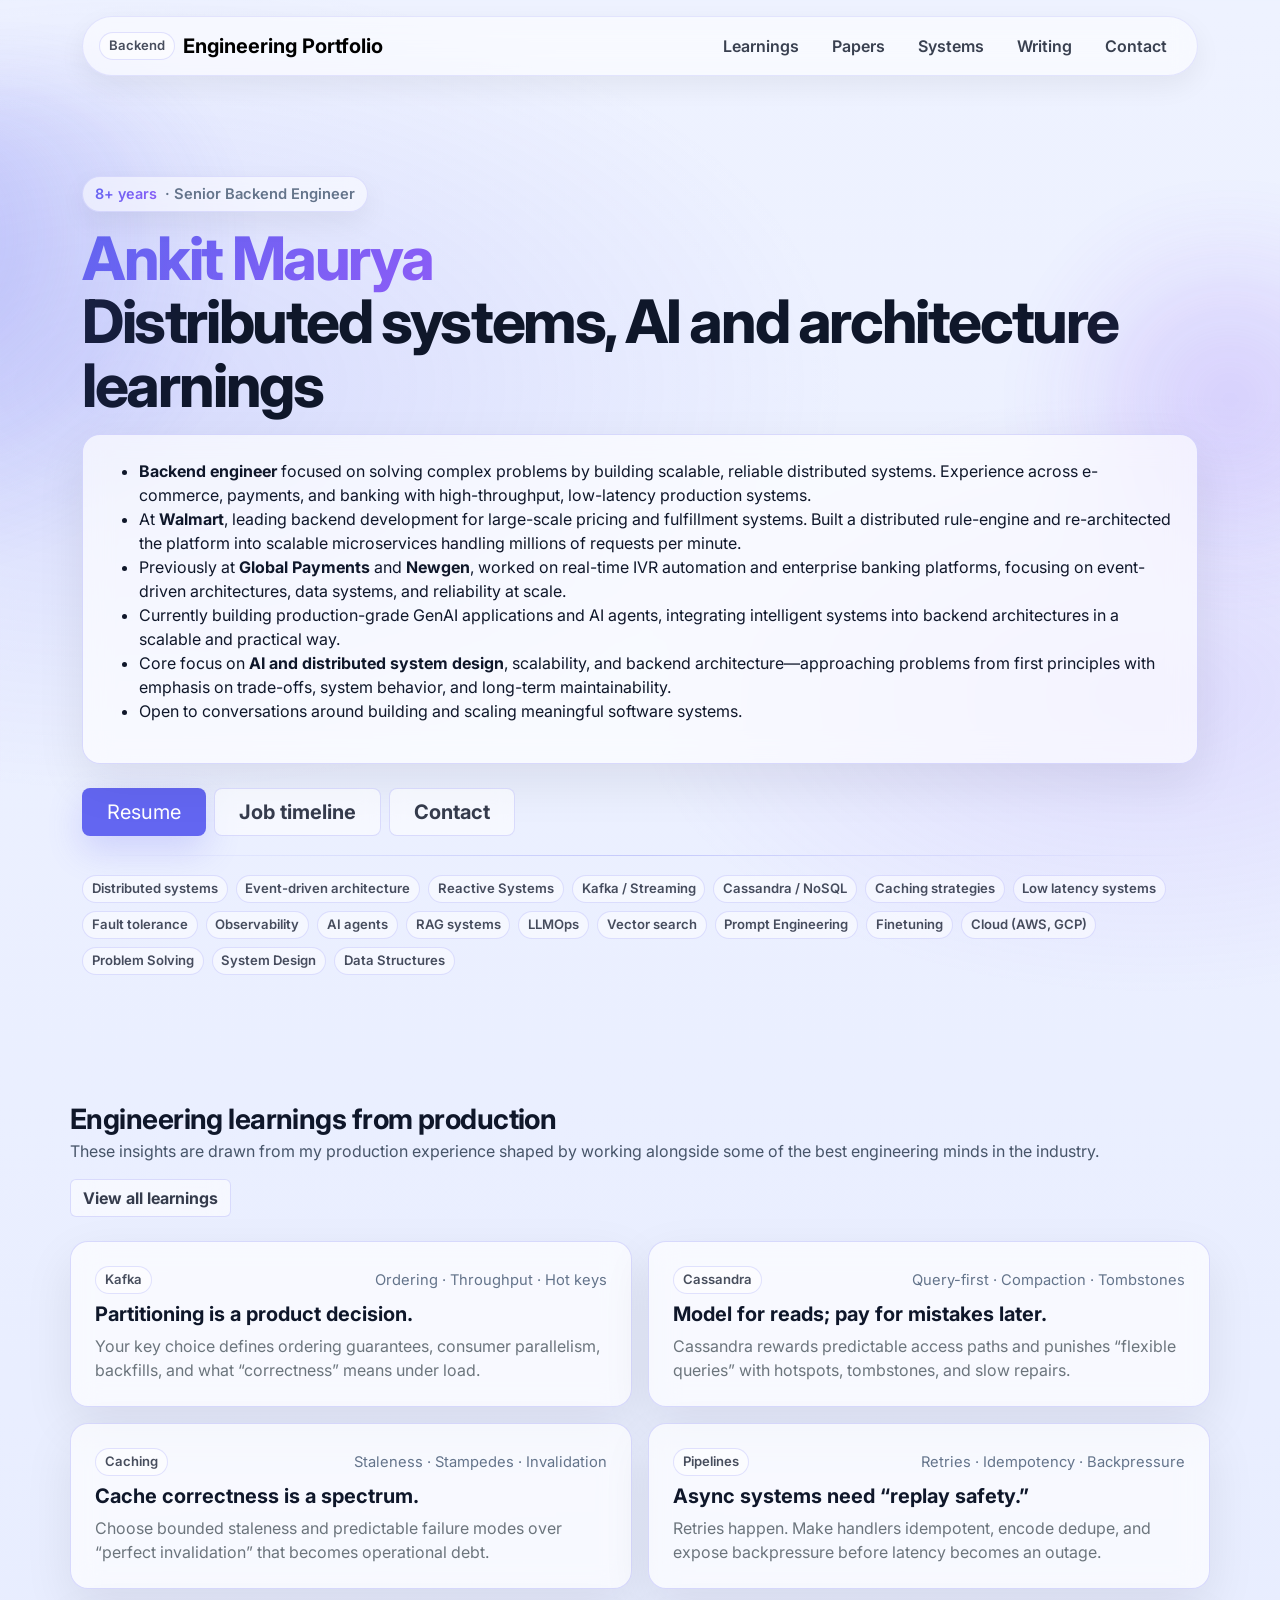
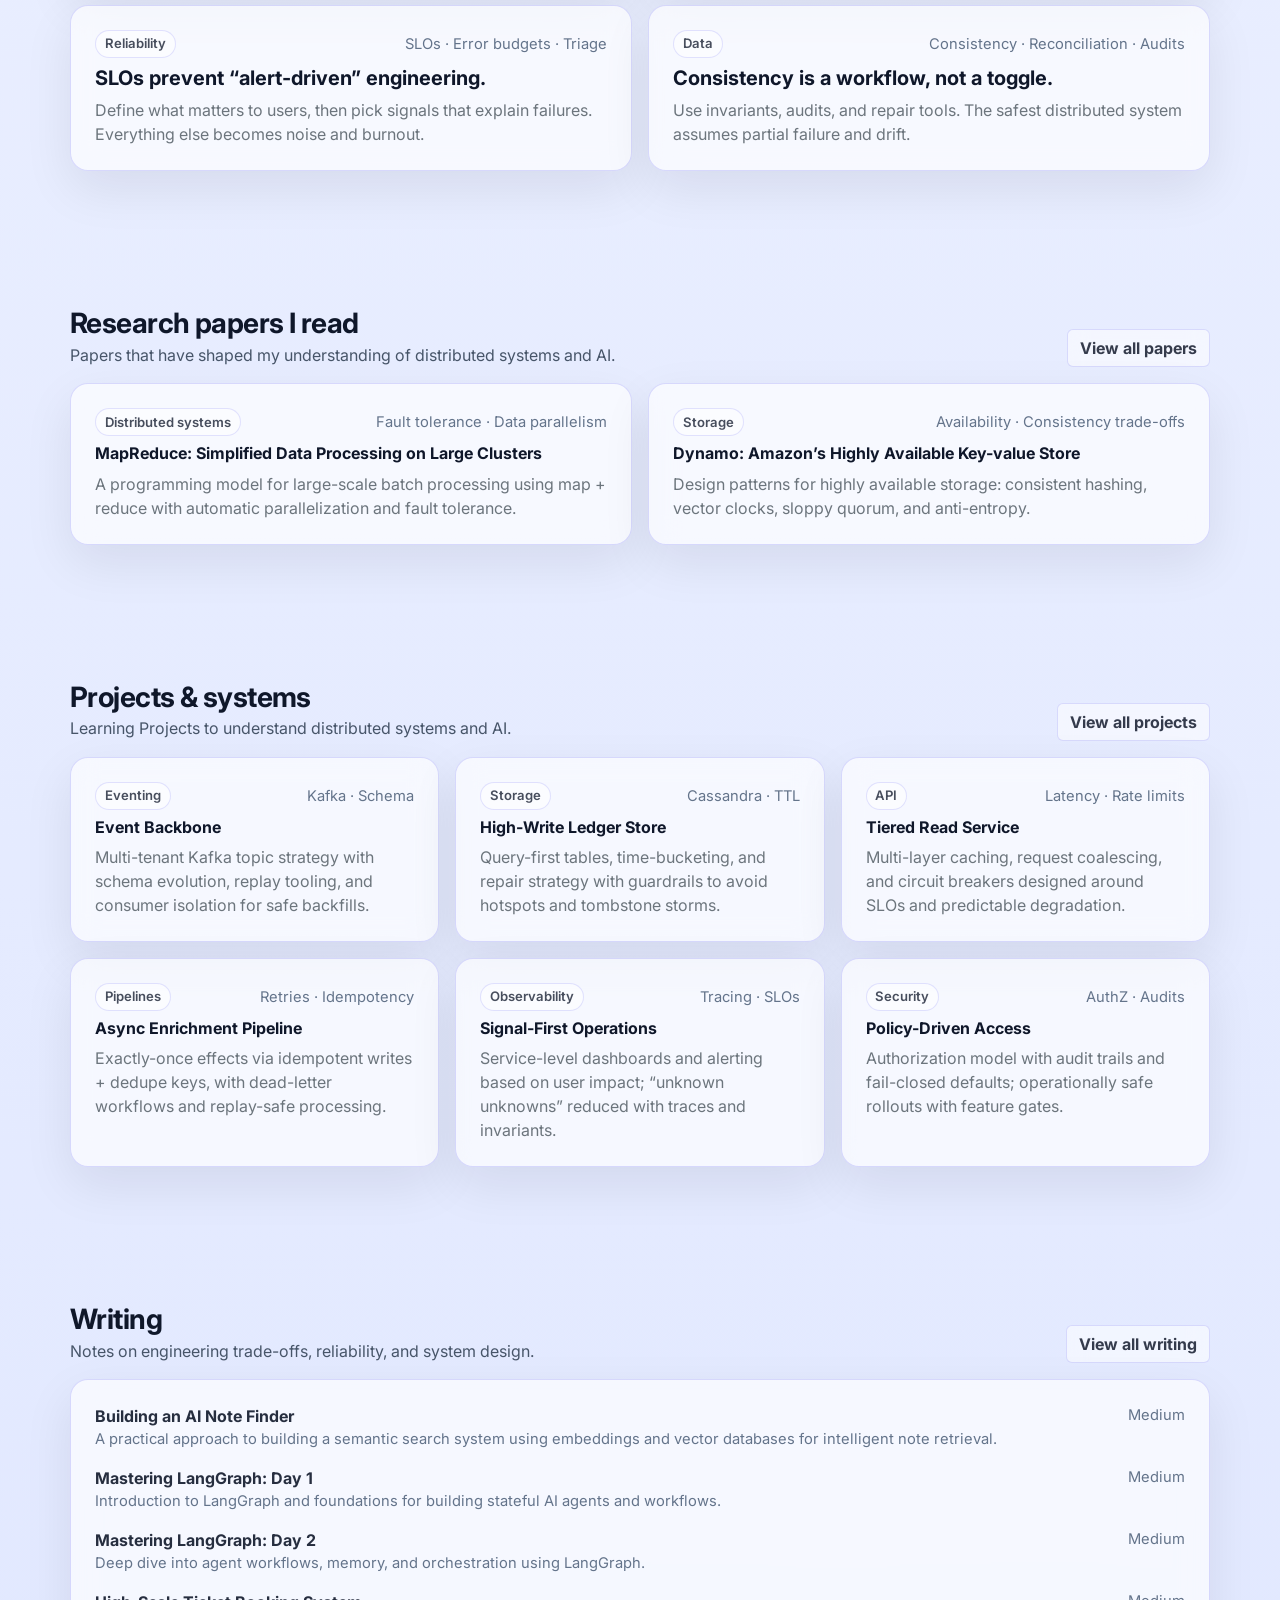
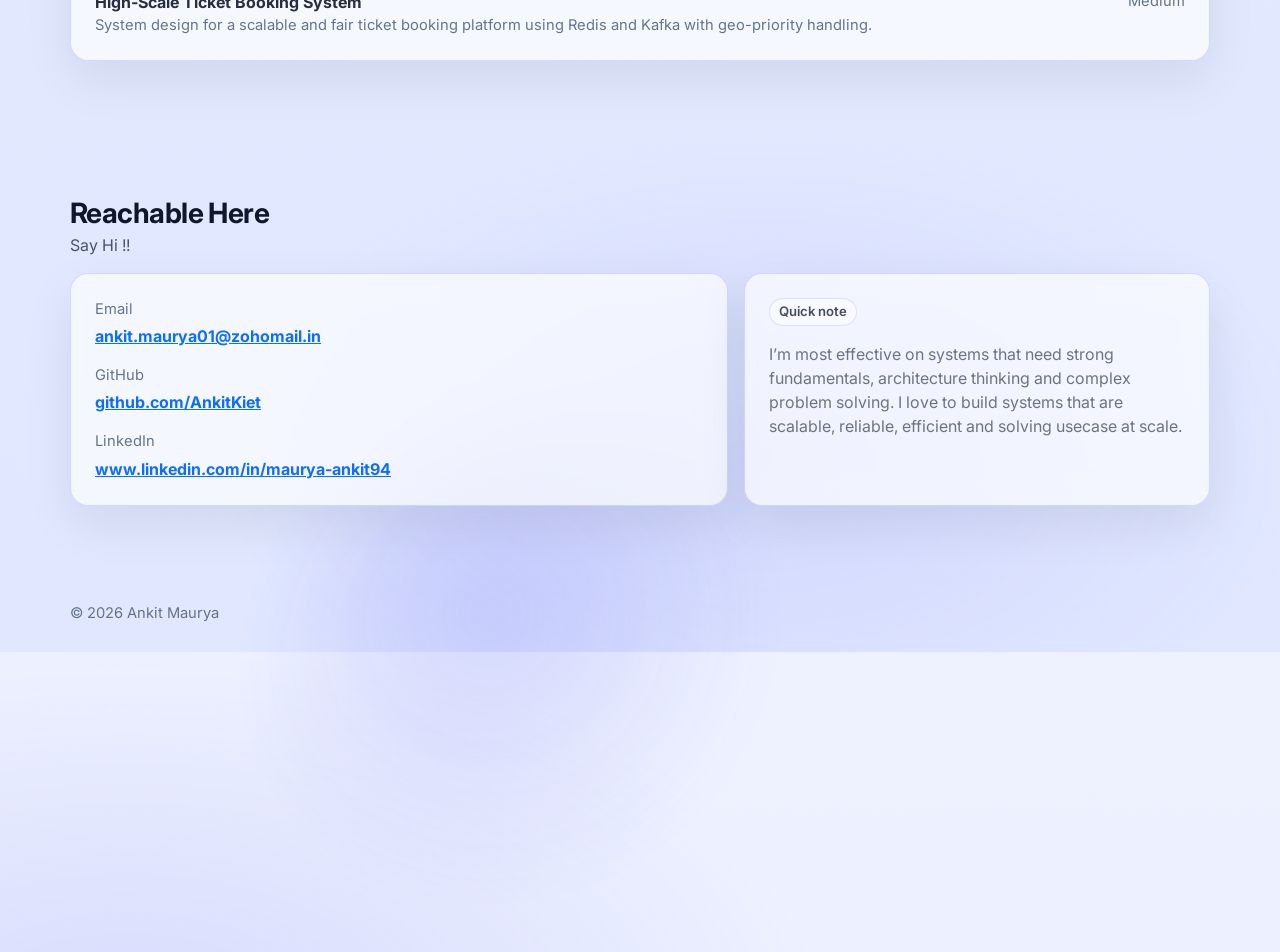
==== index.html @ 2993ff2c "adding portfolio" ====
<!doctype html>
<html lang="en">
  <head>
    <meta charset="utf-8" />
    <meta name="viewport" content="width=device-width, initial-scale=1" />
    <meta
      name="description"
      content="Senior Backend Engineer portfolio"
    />
    <title>Senior Backend Engineer · Portfolio</title>

    <!-- Inter font -->
    <link rel="preconnect" href="https://fonts.googleapis.com" />
    <link rel="preconnect" href="https://fonts.gstatic.com" crossorigin />
    <link
      href="https://fonts.googleapis.com/css2?family=Inter:wght@400;500;600;700&display=swap"
      rel="stylesheet"
    />

    <!-- Bootstrap 5 -->
    <link
      href="https://cdn.jsdelivr.net/npm/bootstrap@5.3.3/dist/css/bootstrap.min.css"
      rel="stylesheet"
      integrity="sha384-QWTKZyjpPEjISv5WaRU9OFeRpok6YctnYmDr5pNlyT2bRjXh0JMhjY6hW+ALEwIH"
      crossorigin="anonymous"
    />

    <link rel="stylesheet" href="assets/styles.css" />
  </head>
  <body>
    <div class="page">
      <div class="blob blob-1"></div>
      <div class="blob blob-2"></div>
      <div class="blob blob-3"></div>

      <div id="siteHeader"></div>

      <main id="top">
        <!-- HERO -->
        <section class="container hero">
          <div class="row align-items-start gy-4">
            <div class="col-lg-12">
              <span class="kicker">
                <span class="grad-text">8+ years</span>
                <span class="meta">· Senior Backend Engineer</span>
              </span>
              <h1 class="headline">
                <span class="grad-text">Ankit Maurya</span><br />
                Distributed systems, AI and architecture learnings
              </h1>
              <div class="bio glass-card p-4 mt-3">

                <ul class="bio-list">
              
                  <li>
                    <strong>Backend engineer</strong> focused on solving complex problems by building
                    scalable, reliable <span class="highlight">distributed systems</span>.
                    Experience across e-commerce, payments, and banking with high-throughput,
                    low-latency production systems.
                  </li>
              
                  <li>
                    At <strong>Walmart</strong>, leading backend development for large-scale pricing
                    and fulfillment systems. Built a distributed rule-engine and re-architected
                    the platform into scalable microservices handling
                    <span class="highlight">millions of requests per minute</span>.
                  </li>
              
                  <li>
                    Previously at <strong>Global Payments</strong> and <strong>Newgen</strong>,
                    worked on real-time IVR automation and enterprise banking platforms,
                    focusing on event-driven architectures, data systems, and reliability at scale.
                  </li>
              
                  <li>
                    Currently building <span class="highlight">production-grade GenAI applications</span>
                    and <span class="highlight">AI agents</span>, integrating intelligent systems into
                    backend architectures in a scalable and practical way.
                  </li>
              
                  <li>
                    Core focus on <strong>AI and distributed system design</strong>, scalability, and backend
                    architecture—approaching problems from first principles with emphasis on
                    trade-offs, system behavior, and long-term maintainability.
                  </li>
              
                  <li>
                    Open to conversations around building and scaling meaningful software systems.
                  </li>
              
                </ul>
              
              </div>

              <div class="d-flex flex-wrap gap-2 mt-4">
                <a class="btn btn-primary btn-lg px-4" href="resume.pdf" target="_blank" rel="noopener">
                  Resume
                </a>
                <button class="btn btn-ghost btn-lg px-4" type="button" data-bs-toggle="modal" data-bs-target="#modalTimeline">
                  Job timeline
                </button>
                <a class="btn btn-ghost btn-lg px-4" href="#contact">Contact</a>
              </div>

              <div class="divider"></div>

              <div class="d-flex flex-wrap gap-2">
                <span class="chip">Distributed systems</span>
                <span class="chip">Event-driven architecture</span>
                <span class="chip">Reactive Systems</span>
                <span class="chip">Kafka / Streaming</span>
                <span class="chip">Cassandra / NoSQL</span>
                <span class="chip">Caching strategies</span>
                <span class="chip">Low latency systems</span>
                <span class="chip">Fault tolerance</span>
                <span class="chip">Observability</span>
                <span class="chip">AI agents</span>
                <span class="chip">RAG systems</span>
                <span class="chip">LLMOps</span>
                <span class="chip">Vector search</span>
                <span class="chip">Prompt Engineering</span>
                <span class="chip">Finetuning</span>
                <span class="chip">Cloud (AWS, GCP)</span>
                <span class="chip">Problem Solving</span>
                <span class="chip">System Design</span>
                <span class="chip">Data Structures</span>
              </div>
            </div>
          </div>
        </section>

        <!-- LEARNINGS (MOST IMPORTANT) -->
        <section id="learnings" class="container section">
          <div class="d-flex flex-wrap align-items-end justify-content-between gap-3 mb-4">
            <div>
              <h2 class="section-title">Engineering learnings from production</h2>
              <p class="section-subtitle">
                These insights are drawn from my production experience shaped by working alongside some of the best engineering minds in the industry.
              </p>
            </div>
            <a class="btn btn-ghost" href="learnings.html" aria-label="View all learnings (future page)">
              View all learnings
            </a>
          </div>

          <div class="row g-3">
            <!-- Learning 1 -->
            <div class="col-12 col-md-6">
              <div
                class="glass-card hover-lift p-4 learning-card h-100"
                role="button"
                tabindex="0"
                data-bs-toggle="modal"
                data-bs-target="#modalKafkaPartitioning"
                aria-label="Open Kafka partitioning modal"
              >
                <div class="d-flex align-items-center justify-content-between gap-2 mb-2">
                  <div class="chip">Kafka</div>
                  <div class="meta">Ordering · Throughput · Hot keys</div>
                </div>
                <h3 class="h5 fw-bold mb-2">Partitioning is a product decision.</h3>
                <p class="mb-0 text-secondary">
                  Your key choice defines ordering guarantees, consumer parallelism, backfills, and what “correctness” means under load.
                </p>
              </div>
            </div>

            <!-- Learning 2 -->
            <div class="col-12 col-md-6">
              <div
                class="glass-card hover-lift p-4 learning-card h-100"
                role="button"
                tabindex="0"
                data-bs-toggle="modal"
                data-bs-target="#modalCassandraModeling"
                aria-label="Open Cassandra modeling modal"
              >
                <div class="d-flex align-items-center justify-content-between gap-2 mb-2">
                  <div class="chip">Cassandra</div>
                  <div class="meta">Query-first · Compaction · Tombstones</div>
                </div>
                <h3 class="h5 fw-bold mb-2">Model for reads; pay for mistakes later.</h3>
                <p class="mb-0 text-secondary">
                  Cassandra rewards predictable access paths and punishes “flexible queries” with hotspots, tombstones, and slow repairs.
                </p>
              </div>
            </div>

            <!-- Learning 3 -->
            <div class="col-12 col-md-6">
              <div
                class="glass-card hover-lift p-4 learning-card h-100"
                role="button"
                tabindex="0"
                data-bs-toggle="modal"
                data-bs-target="#modalCaching"
                aria-label="Open caching strategies modal"
              >
                <div class="d-flex align-items-center justify-content-between gap-2 mb-2">
                  <div class="chip">Caching</div>
                  <div class="meta">Staleness · Stampedes · Invalidation</div>
                </div>
                <h3 class="h5 fw-bold mb-2">Cache correctness is a spectrum.</h3>
                <p class="mb-0 text-secondary">
                  Choose bounded staleness and predictable failure modes over “perfect invalidation” that becomes operational debt.
                </p>
              </div>
            </div>

            <!-- Learning 4 -->
            <div class="col-12 col-md-6">
              <div
                class="glass-card hover-lift p-4 learning-card h-100"
                role="button"
                tabindex="0"
                data-bs-toggle="modal"
                data-bs-target="#modalAsyncPipelines"
                aria-label="Open async pipelines modal"
              >
                <div class="d-flex align-items-center justify-content-between gap-2 mb-2">
                  <div class="chip">Pipelines</div>
                  <div class="meta">Retries · Idempotency · Backpressure</div>
                </div>
                <h3 class="h5 fw-bold mb-2">Async systems need “replay safety.”</h3>
                <p class="mb-0 text-secondary">
                  Retries happen. Make handlers idempotent, encode dedupe, and expose backpressure before latency becomes an outage.
                </p>
              </div>
            </div>

            <!-- Learning 5 -->
            <div class="col-12 col-md-6">
              <div
                class="glass-card hover-lift p-4 learning-card h-100"
                role="button"
                tabindex="0"
                data-bs-toggle="modal"
                data-bs-target="#modalSLOs"
                aria-label="Open SLOs and reliability modal"
              >
                <div class="d-flex align-items-center justify-content-between gap-2 mb-2">
                  <div class="chip">Reliability</div>
                  <div class="meta">SLOs · Error budgets · Triage</div>
                </div>
                <h3 class="h5 fw-bold mb-2">SLOs prevent “alert-driven” engineering.</h3>
                <p class="mb-0 text-secondary">
                  Define what matters to users, then pick signals that explain failures. Everything else becomes noise and burnout.
                </p>
              </div>
            </div>

            <!-- Learning 6 -->
            <div class="col-12 col-md-6">
              <div
                class="glass-card hover-lift p-4 learning-card h-100"
                role="button"
                tabindex="0"
                data-bs-toggle="modal"
                data-bs-target="#modalDataConsistency"
                aria-label="Open data consistency modal"
              >
                <div class="d-flex align-items-center justify-content-between gap-2 mb-2">
                  <div class="chip">Data</div>
                  <div class="meta">Consistency · Reconciliation · Audits</div>
                </div>
                <h3 class="h5 fw-bold mb-2">Consistency is a workflow, not a toggle.</h3>
                <p class="mb-0 text-secondary">
                  Use invariants, audits, and repair tools. The safest distributed system assumes partial failure and drift.
                </p>
              </div>
            </div>
          </div>
        </section>

        <!-- RESEARCH PAPERS -->
        <section id="papers" class="container section">
          <div class="d-flex flex-wrap align-items-end justify-content-between gap-3 mb-3">
            <div>
              <h2 class="section-title">Research papers I read</h2>
              <p class="section-subtitle">
                Papers that have shaped my understanding of distributed systems and AI.
              </p>
            </div>
            <a class="btn btn-ghost" href="papers.html" aria-label="View all research papers">
              View all papers
            </a>
          </div>

          <div id="papersGrid" class="row g-3"></div>
        </section>

        <!-- PROJECTS / SYSTEMS -->
        <section id="projects" class="container section">
          <div class="d-flex flex-wrap align-items-end justify-content-between gap-3 mb-3">
            <div>
              <h2 class="section-title">Projects &amp; systems</h2>
              <p class="section-subtitle">
                Learning Projects to understand distributed systems and AI.
              </p>
            </div>
            <a class="btn btn-ghost" href="projects.html" aria-label="View all projects and systems">
              View all projects
            </a>
          </div>

          <div id="projectsGrid" class="row g-3"></div>
        </section>

        <!-- WRITING -->
        <section id="writing" class="container section">
          <div class="d-flex flex-wrap align-items-end justify-content-between gap-3 mb-3">
            <div>
              <h2 class="section-title">Writing</h2>
              <p class="section-subtitle">Notes on engineering trade-offs, reliability, and system design.</p>
            </div>
            <a class="btn btn-ghost" href="writing.html" aria-label="View all writing">
              View all writing
            </a>
          </div>

          <div class="glass-card p-4">
            <div id="writingList" class="list-clean d-grid gap-3"></div>
          </div>
        </section>

        <!-- CONTACT -->
        <section id="contact" class="container section">
          <div class="mb-3">
            <h2 class="section-title">Reachable Here</h2>
            <p class="section-subtitle">Say Hi !!</p>
          </div>

          <div class="row g-3">
            <div class="col-12 col-lg-7">
              <div class="glass-card p-4">
                <div class="d-flex flex-column gap-3">
                  <div>
                    <div class="meta mb-1">Email</div>
                    <a class="fw-bold" href="mailto:ankit.maurya01@zohomail.in">ankit.maurya01@zohomail.in</a>
                  </div>
                  <div>
                    <div class="meta mb-1">GitHub</div>
                    <a class="fw-bold" href="https://github.com/AnkitKiet" target="_blank" rel="noopener">github.com/AnkitKiet</a>
                  </div>
                  <div>
                    <div class="meta mb-1">LinkedIn</div>
                    <a class="fw-bold" href="https://www.linkedin.com/in/maurya-ankit94" target="_blank" rel="noopener">www.linkedin.com/in/maurya-ankit94                   </a>
                  </div>
                </div>
              </div>
            </div>
            <div class="col-12 col-lg-5">
              <div class="glass-card p-4 h-100">
                <div class="chip mb-3">Quick note</div>
                <p class="mb-0 text-secondary">
                  I’m most effective on systems that need strong fundamentals, architecture thinking and complex problem solving. I love to build systems that are scalable, reliable, efficient and solving usecase at scale.
                </p>
              </div>
            </div>
          </div>
        </section>

      </main>

      <div id="siteFooter"></div>

      <!-- MODALS: Engineering Learnings -->
      <div class="modal fade" id="modalTimeline" tabindex="-1" aria-hidden="true">
        <div class="modal-dialog modal-lg modal-dialog-centered">
          <div class="modal-content">
            <div class="modal-header border-0">
              <div>
                <div class="chip mb-2">Career</div>
                <h3 class="h5 fw-bold mb-0">Job timeline</h3>
              </div>
              <button type="button" class="btn-close" data-bs-dismiss="modal" aria-label="Close"></button>
            </div>
            <div class="modal-body pt-0">
              <p class="text-secondary mb-3">A quick roadmap of roles and domains over time.</p>
              <div class="glass-card p-4 p-md-5">
                <div class="timeline">
                  <div class="timeline-item">
                    <div class="timeline-year">2022 - Present</div>
                    <div class="timeline-dot" aria-hidden="true"></div>
                    <div class="timeline-content">
                      <div class="fw-bold">Walmart</div>
                      <div class="meta">Pricing &amp; fulfillment systems</div>
                    </div>
                  </div>

                  <div class="timeline-item">
                    <div class="timeline-year">2020-2022</div>
                    <div class="timeline-dot" aria-hidden="true"></div>
                    <div class="timeline-content">
                      <div class="fw-bold">Global Payments</div>
                      <div class="meta">IVR automation &amp; event-driven platforms</div>
                    </div>
                  </div>

                  <div class="timeline-item">
                    <div class="timeline-year">2018-2020</div>
                    <div class="timeline-dot" aria-hidden="true"></div>
                    <div class="timeline-content">
                      <div class="fw-bold">Newgen Software</div>
                      <div class="meta">Enterprise banking &amp; workflow systems</div>
                    </div>
                  </div>

                  <div class="timeline-item">
                    <div class="timeline-year">2017-2018</div>
                    <div class="timeline-dot" aria-hidden="true"></div>
                    <div class="timeline-content">
                      <div class="fw-bold">Sports social</div>
                      <div class="meta">(intern)</div>
                    </div>
                  </div>

                  <div class="timeline-item">
                    <div class="timeline-year">2016-2017</div>
                    <div class="timeline-dot" aria-hidden="true"></div>
                    <div class="timeline-content">
                      <div class="fw-bold">Hobby Club</div>
                      <div class="meta">with college</div>
                    </div>
                  </div>
                </div>
              </div>
            </div>
            <div class="modal-footer border-0">
              <button type="button" class="btn btn-ghost" data-bs-dismiss="modal">Close</button>
            </div>
          </div>
        </div>
      </div>

      <div class="modal fade" id="modalKafkaPartitioning" tabindex="-1" aria-hidden="true">
        <div class="modal-dialog modal-lg modal-dialog-centered">
          <div class="modal-content">
            <div class="modal-header border-0">
              <div>
                <div class="chip mb-2">Kafka</div>
                <h3 class="h5 fw-bold mb-0">Partitioning is a product decision</h3>
              </div>
              <button type="button" class="btn-close" data-bs-dismiss="modal" aria-label="Close"></button>
            </div>
            <div class="modal-body pt-0">
              <p class="text-secondary mb-3">
                Partitioning determines what you can guarantee (ordering), what you can scale (parallel consumers), and where you’ll
                feel pain (hot keys, replays, migrations).
              </p>
              <div class="glass-card p-3 mb-3">
                <div class="fw-bold mb-2">What I optimize for</div>
                <ul class="mb-0 text-secondary">
                  <li><span class="fw-semibold">Stable keys</span> that align with business invariants (e.g., accountId, orderId).</li>
                  <li><span class="fw-semibold">Hot-key mitigation</span> via bucketing, secondary routing, or load-shedding paths.</li>
                  <li><span class="fw-semibold">Replay-safe consumers</span> with idempotency and deterministic side effects.</li>
                </ul>
              </div>
              <div class="fw-bold mb-2">Trade-offs I communicate early</div>
              <ul class="text-secondary mb-0">
                <li><span class="fw-semibold">Ordering</span> is per-partition, not global.</li>
                <li><span class="fw-semibold">More partitions</span> increases parallelism but raises operational overhead.</li>
                <li><span class="fw-semibold">Key changes</span> are migrations: plan for dual-write/dual-read or re-key backfills.</li>
              </ul>
            </div>
            <div class="modal-footer border-0">
              <button type="button" class="btn btn-ghost" data-bs-dismiss="modal">Close</button>
            </div>
          </div>
        </div>
      </div>

      <div class="modal fade" id="modalCassandraModeling" tabindex="-1" aria-hidden="true">
        <div class="modal-dialog modal-lg modal-dialog-centered">
          <div class="modal-content">
            <div class="modal-header border-0">
              <div>
                <div class="chip mb-2">Cassandra</div>
                <h3 class="h5 fw-bold mb-0">Model for reads; pay for mistakes later</h3>
              </div>
              <button type="button" class="btn-close" data-bs-dismiss="modal" aria-label="Close"></button>
            </div>
            <div class="modal-body pt-0">
              <p class="text-secondary mb-3">
                Cassandra is excellent when your queries are known and stable. It’s unforgiving when you need ad-hoc filtering or when
                your partition strategy creates hotspots.
              </p>
              <div class="glass-card p-3 mb-3">
                <div class="fw-bold mb-2">Rules of thumb that hold up</div>
                <ul class="mb-0 text-secondary">
                  <li><span class="fw-semibold">Design tables per access pattern</span> (denormalize intentionally).</li>
                  <li><span class="fw-semibold">Bound partition size</span> using time buckets or sharding keys.</li>
                  <li><span class="fw-semibold">Watch tombstones</span> (TTL, deletes, and wide rows can silently degrade reads).</li>
                </ul>
              </div>
              <div class="fw-bold mb-2">Operational considerations</div>
              <ul class="text-secondary mb-0">
                <li>Choose compaction and TTL strategy with real traffic profiles.</li>
                <li>Plan repairs and schema evolution as part of delivery, not after.</li>
                <li>Prefer predictable queries over “flexible” ones that break SLOs under peak.</li>
              </ul>
            </div>
            <div class="modal-footer border-0">
              <button type="button" class="btn btn-ghost" data-bs-dismiss="modal">Close</button>
            </div>
          </div>
        </div>
      </div>

      <div class="modal fade" id="modalCaching" tabindex="-1" aria-hidden="true">
        <div class="modal-dialog modal-lg modal-dialog-centered">
          <div class="modal-content">
            <div class="modal-header border-0">
              <div>
                <div class="chip mb-2">Caching</div>
                <h3 class="h5 fw-bold mb-0">Cache correctness is a spectrum</h3>
              </div>
              <button type="button" class="btn-close" data-bs-dismiss="modal" aria-label="Close"></button>
            </div>
            <div class="modal-body pt-0">
              <p class="text-secondary mb-3">
                “Perfect invalidation” is rarely worth it. Mature systems choose a bounded staleness model with explicit failure modes
                and guardrails against stampedes.
              </p>
              <div class="glass-card p-3 mb-3">
                <div class="fw-bold mb-2">Patterns I reach for</div>
                <ul class="mb-0 text-secondary">
                  <li><span class="fw-semibold">Request coalescing</span> to prevent thundering herds on hot items.</li>
                  <li><span class="fw-semibold">Stale-while-revalidate</span> for high-read endpoints with safe freshness windows.</li>
                  <li><span class="fw-semibold">Soft TTL + hard TTL</span> to control staleness and bound worst-case misses.</li>
                </ul>
              </div>
              <div class="fw-bold mb-2">Where teams get surprised</div>
              <ul class="text-secondary mb-0">
                <li>Cache outages can be worse than DB outages if clients don’t degrade gracefully.</li>
                <li>Invalidation storms are write amplification—rate limit and batch where possible.</li>
                <li>Measure hit rate by key cohort (not just global) to find pathological traffic.</li>
              </ul>
            </div>
            <div class="modal-footer border-0">
              <button type="button" class="btn btn-ghost" data-bs-dismiss="modal">Close</button>
            </div>
          </div>
        </div>
      </div>

      <div class="modal fade" id="modalAsyncPipelines" tabindex="-1" aria-hidden="true">
        <div class="modal-dialog modal-lg modal-dialog-centered">
          <div class="modal-content">
            <div class="modal-header border-0">
              <div>
                <div class="chip mb-2">Async pipelines</div>
                <h3 class="h5 fw-bold mb-0">Async systems need “replay safety”</h3>
              </div>
              <button type="button" class="btn-close" data-bs-dismiss="modal" aria-label="Close"></button>
            </div>
            <div class="modal-body pt-0">
              <p class="text-secondary mb-3">
                Once you introduce queues and retries, duplicate processing is normal. The goal is not preventing duplicates—it’s
                making duplicates safe and observable.
              </p>
              <div class="glass-card p-3 mb-3">
                <div class="fw-bold mb-2">Baseline design</div>
                <ul class="mb-0 text-secondary">
                  <li><span class="fw-semibold">Idempotency keys</span> at boundaries (API → topic, topic → DB, DB → downstream).</li>
                  <li><span class="fw-semibold">Deterministic handlers</span> so replay produces the same side effects.</li>
                  <li><span class="fw-semibold">Backpressure signals</span> (queue depth, lag, saturation) tied to SLOs.</li>
                </ul>
              </div>
              <div class="fw-bold mb-2">Operational maturity</div>
              <ul class="text-secondary mb-0">
                <li>Dead-letter queues with a human workflow (reprocess, drop, or compensate).</li>
                <li>Replay tooling that’s safe by default (rate-limited, scoped, and auditable).</li>
                <li>Retries tuned by failure domain (timeouts vs. validation vs. downstream limits).</li>
              </ul>
            </div>
            <div class="modal-footer border-0">
              <button type="button" class="btn btn-ghost" data-bs-dismiss="modal">Close</button>
            </div>
          </div>
        </div>
      </div>

      <div class="modal fade" id="modalSLOs" tabindex="-1" aria-hidden="true">
        <div class="modal-dialog modal-lg modal-dialog-centered">
          <div class="modal-content">
            <div class="modal-header border-0">
              <div>
                <div class="chip mb-2">Reliability</div>
                <h3 class="h5 fw-bold mb-0">SLOs prevent “alert-driven” engineering</h3>
              </div>
              <button type="button" class="btn-close" data-bs-dismiss="modal" aria-label="Close"></button>
            </div>
            <div class="modal-body pt-0">
              <p class="text-secondary mb-3">
                Mature teams don’t chase every spike. They define user-visible success and allocate engineering time with error budgets.
              </p>
              <div class="glass-card p-3 mb-3">
                <div class="fw-bold mb-2">What works in practice</div>
                <ul class="mb-0 text-secondary">
                  <li><span class="fw-semibold">Define SLIs</span> users care about (success rate, latency, freshness).</li>
                  <li><span class="fw-semibold">Map alerts</span> to actions (who responds, what changes, and what’s the playbook).</li>
                  <li><span class="fw-semibold">Use budgets</span> to decide when to pause feature work and pay down reliability debt.</li>
                </ul>
              </div>
              <div class="fw-bold mb-2">Avoid these traps</div>
              <ul class="text-secondary mb-0">
                <li>Alerting on symptoms without context (CPU high) instead of impact (requests failing).</li>
                <li>Dashboards without ownership—every chart should answer a question.</li>
                <li>“One size fits all” thresholds—different endpoints have different risk profiles.</li>
              </ul>
            </div>
            <div class="modal-footer border-0">
              <button type="button" class="btn btn-ghost" data-bs-dismiss="modal">Close</button>
            </div>
          </div>
        </div>
      </div>

      <div class="modal fade" id="modalDataConsistency" tabindex="-1" aria-hidden="true">
        <div class="modal-dialog modal-lg modal-dialog-centered">
          <div class="modal-content">
            <div class="modal-header border-0">
              <div>
                <div class="chip mb-2">Data consistency</div>
                <h3 class="h5 fw-bold mb-0">Consistency is a workflow, not a toggle</h3>
              </div>
              <button type="button" class="btn-close" data-bs-dismiss="modal" aria-label="Close"></button>
            </div>
            <div class="modal-body pt-0">
              <p class="text-secondary mb-3">
                Distributed systems drift. The safest approach is designing for detection and repair: invariants, audits, and
                reconciliation loops.
              </p>
              <div class="glass-card p-3 mb-3">
                <div class="fw-bold mb-2">Practical toolkit</div>
                <ul class="mb-0 text-secondary">
                  <li><span class="fw-semibold">Invariants</span> (e.g., totals, monotonic states) that can be verified continuously.</li>
                  <li><span class="fw-semibold">Audit logs</span> that allow replay and explainability during incidents.</li>
                  <li><span class="fw-semibold">Reconciliation</span> jobs that repair missed writes and correct drift safely.</li>
                </ul>
              </div>
              <div class="fw-bold mb-2">Trade-offs I make explicit</div>
              <ul class="text-secondary mb-0">
                <li>When strong consistency is required, constrain scope and keep failure domains small.</li>
                <li>For eventual consistency, define freshness windows and user expectations clearly.</li>
                <li>Prefer safe, observable compensations over hidden “best effort” behaviors.</li>
              </ul>
            </div>
            <div class="modal-footer border-0">
              <button type="button" class="btn btn-ghost" data-bs-dismiss="modal">Close</button>
            </div>
          </div>
        </div>
      </div>
    </div>

    <!-- MODALS: Papers + Projects (rendered by JS) -->
    <div id="papersModals"></div>
    <div id="projectsModals"></div>

    <script
      src="https://cdn.jsdelivr.net/npm/bootstrap@5.3.3/dist/js/bootstrap.bundle.min.js"
      integrity="sha384-YvpcrYf0tY3lHB60NNkmXc5s9fDVZLESaAA55NDzOxhy9GkcIdslK1eN7N6jIeHz"
      crossorigin="anonymous"
    ></script>
    <script src="assets/papers.js"></script>
    <script src="assets/projects.js"></script>
    <script src="assets/writing.js"></script>
    <script src="assets/layout.js" defer></script>
    <script src="assets/app.js"></script>
  </body>
</html>
---- assets/styles.css ----
:root {
  --bg0: #eef2ff;
  --bg1: #e0e7ff;
  --ink: #0f172a; /* slate-900 */
  --muted: #475569; /* slate-600 */
  --muted2: #64748b; /* slate-500 */
  --brand: #6366f1; /* indigo-500 */
  --brand2: #8b5cf6; /* violet-500 */

  /* Surfaces */
  --card: rgba(255, 255, 255, 0.66);
  --stroke: rgba(99, 102, 241, 0.22);
  --stroke-strong: rgba(99, 102, 241, 0.32);
  --shadow: 0 18px 50px rgba(2, 6, 23, 0.08);
  --shadow-soft: 0 10px 28px rgba(2, 6, 23, 0.06);
  --shadow-float: 0 26px 80px rgba(2, 6, 23, 0.14);
  --radius: 18px;
}

html {
  scroll-behavior: smooth;
}

body {
  font-family: Inter, system-ui, -apple-system, Segoe UI, Roboto, Arial, sans-serif;
  color: var(--ink);
  background:
    radial-gradient(1200px 680px at 10% 10%, rgba(99, 102, 241, 0.16), transparent 60%),
    radial-gradient(900px 520px at 90% 18%, rgba(139, 92, 246, 0.14), transparent 58%),
    radial-gradient(1000px 600px at 60% 95%, rgba(99, 102, 241, 0.12), transparent 55%),
    linear-gradient(180deg, var(--bg0), var(--bg1));
  min-height: 100vh;
}

.page {
  position: relative;
  overflow-x: clip;
  min-height: 100vh;
  display: flex;
  flex-direction: column;
}

.page > main {
  flex: 1 0 auto;
}

.blob {
  position: absolute;
  filter: blur(36px);
  opacity: 0.9;
  transform: translateZ(0);
  pointer-events: none;
}
.blob.blob-1 {
  width: 520px;
  height: 520px;
  left: -240px;
  top: 80px;
  background: radial-gradient(circle at 30% 30%, rgba(99, 102, 241, 0.34), rgba(99, 102, 241, 0) 62%);
  border-radius: 999px;
}
.blob.blob-2 {
  width: 540px;
  height: 360px;
  right: -220px;
  top: 220px;
  background: radial-gradient(circle at 50% 50%, rgba(139, 92, 246, 0.28), rgba(139, 92, 246, 0) 62%);
  border-radius: 999px;
}
.blob.blob-3 {
  width: 520px;
  height: 520px;
  left: 22%;
  bottom: -300px;
  background: radial-gradient(circle at 40% 35%, rgba(99, 102, 241, 0.22), rgba(99, 102, 241, 0) 60%);
  border-radius: 999px;
}

.nav-glass {
  background: rgba(255, 255, 255, 0.55);
  border: 1px solid rgba(99, 102, 241, 0.14);
  backdrop-filter: blur(12px);
  -webkit-backdrop-filter: blur(12px);
  border-radius: 999px;
  box-shadow: var(--shadow-soft);
}

.nav-pill .nav-link {
  border-radius: 999px;
  color: rgba(15, 23, 42, 0.82);
  font-weight: 600;
  padding: 0.55rem 0.9rem;
  transition: background-color 0.22s ease, transform 0.22s ease, box-shadow 0.22s ease, color 0.22s ease;
}
.nav-pill .nav-link:hover,
.nav-pill .nav-link:focus {
  background: rgba(99, 102, 241, 0.12);
  color: rgba(15, 23, 42, 0.92);
  box-shadow: 0 10px 22px rgba(99, 102, 241, 0.14);
  transform: translateY(-1px);
}

.section {
  padding: 4.25rem 0;
}

.section-title {
  letter-spacing: -0.02em;
  font-weight: 700;
  font-size: clamp(1.25rem, 1.5vw + 1rem, 1.75rem);
  margin: 0;
}

.section-subtitle {
  color: var(--muted);
  margin-top: 0.2rem;
  margin-bottom: 0;
  line-height: 1.45;
}

.hero {
  padding-top: 6.25rem;
  padding-bottom: 3.75rem;
}

.kicker {
  display: inline-flex;
  align-items: center;
  gap: 0.5rem;
  padding: 0.4rem 0.75rem;
  border-radius: 999px;
  background: rgba(255, 255, 255, 0.55);
  border: 1px solid rgba(99, 102, 241, 0.16);
  backdrop-filter: blur(10px);
  -webkit-backdrop-filter: blur(10px);
  box-shadow: var(--shadow-soft);
  color: rgba(15, 23, 42, 0.82);
  font-weight: 600;
  font-size: 0.9rem;
}

.grad-text {
  background: linear-gradient(135deg, rgba(99, 102, 241, 1), rgba(139, 92, 246, 1));
  -webkit-background-clip: text;
  background-clip: text;
  color: transparent;
}

.headline {
  letter-spacing: -0.04em;
  font-weight: 750;
  line-height: 1.06;
  font-size: clamp(2.25rem, 4vw + 1rem, 3.75rem);
  margin: 0.9rem 0 0.9rem;
}

.lead {
  color: var(--muted);
  font-size: 1.08rem;
  line-height: 1.65;
  max-width: 58ch;
  margin: 0;
}

.bio {
  max-width: none;
}

.bio-text {
  color: var(--muted);
  font-size: 1.02rem;
  line-height: 1.75;
  margin: 0;
}

.timeline {
  position: relative;
  display: grid;
  gap: 1.1rem;
  padding-left: 1.25rem;
}

.timeline::before {
  content: "";
  position: absolute;
  left: 0.45rem;
  top: 0.35rem;
  bottom: 0.35rem;
  width: 2px;
  background: linear-gradient(180deg, rgba(99, 102, 241, 0.55), rgba(139, 92, 246, 0.35));
  border-radius: 999px;
}

.timeline-item {
  position: relative;
  display: grid;
  grid-template-columns: 9.5rem 0.9rem 1fr;
  align-items: start;
  gap: 0.85rem;
}

.timeline-year {
  font-weight: 700;
  letter-spacing: -0.01em;
  color: rgba(15, 23, 42, 0.86);
}

.timeline-dot {
  width: 0.9rem;
  height: 0.9rem;
  border-radius: 999px;
  background: rgba(255, 255, 255, 0.8);
  border: 2px solid rgba(99, 102, 241, 0.65);
  box-shadow: 0 10px 22px rgba(99, 102, 241, 0.18);
  margin-top: 0.2rem;
}

.timeline-content .meta {
  margin-top: 0.15rem;
}

.btn-primary {
  --bs-btn-bg: var(--brand);
  --bs-btn-border-color: rgba(99, 102, 241, 0.35);
  --bs-btn-hover-bg: #5255ee;
  --bs-btn-hover-border-color: rgba(99, 102, 241, 0.55);
  --bs-btn-active-bg: #4b4ee8;
  --bs-btn-active-border-color: rgba(99, 102, 241, 0.65);
  box-shadow: 0 14px 34px rgba(99, 102, 241, 0.22);
}

.btn-ghost {
  background: rgba(255, 255, 255, 0.55);
  border: 1px solid rgba(99, 102, 241, 0.2);
  backdrop-filter: blur(10px);
  -webkit-backdrop-filter: blur(10px);
  color: rgba(15, 23, 42, 0.84);
  font-weight: 700;
  transition: transform 0.22s ease, box-shadow 0.22s ease, background-color 0.22s ease;
}
.btn-ghost:hover,
.btn-ghost:focus {
  background: rgba(255, 255, 255, 0.72);
  box-shadow: 0 14px 32px rgba(2, 6, 23, 0.08);
  transform: translateY(-1px);
  color: rgba(15, 23, 42, 0.92);
}

/* Floating cards */
.glass-card {
  background: var(--card);
  border: 1px solid var(--stroke);
  border-radius: var(--radius);
  box-shadow: var(--shadow);
  backdrop-filter: blur(14px);
  -webkit-backdrop-filter: blur(14px);
}

.hover-lift {
  transition: transform 0.24s ease, box-shadow 0.24s ease, border-color 0.24s ease, background-color 0.24s ease;
}
.hover-lift:hover {
  transform: translateY(-4px);
  box-shadow: var(--shadow-float);
  border-color: var(--stroke-strong);
}

.learning-card,
.js-modal-card {
  cursor: pointer;
}

.js-modal-card:focus-visible,
.learning-card:focus-visible {
  outline: none;
  box-shadow: 0 0 0 4px rgba(99, 102, 241, 0.18), var(--shadow);
  border-color: var(--stroke-strong);
}

.meta {
  color: var(--muted2);
  font-size: 0.92rem;
}

.chip {
  display: inline-flex;
  align-items: center;
  gap: 0.4rem;
  padding: 0.2rem 0.55rem;
  border-radius: 999px;
  border: 1px solid rgba(99, 102, 241, 0.18);
  background: rgba(255, 255, 255, 0.5);
  color: rgba(15, 23, 42, 0.76);
  font-weight: 600;
  font-size: 0.82rem;
}

.divider {
  height: 1px;
  background: linear-gradient(90deg, transparent, rgba(99, 102, 241, 0.28), transparent);
  margin: 1.2rem 0;
}

.list-clean a {
  text-decoration: none;
  color: rgba(15, 23, 42, 0.9);
}
.list-clean a:hover {
  color: rgba(99, 102, 241, 1);
}

/* Modals: more elegant floating feel */
.modal-backdrop.show {
  opacity: 0.32;
}

.modal-content {
  background: rgba(255, 255, 255, 0.78);
  border: 1px solid rgba(99, 102, 241, 0.22);
  backdrop-filter: blur(18px);
  -webkit-backdrop-filter: blur(18px);
  border-radius: 18px;
  box-shadow: 0 34px 120px rgba(2, 6, 23, 0.22);
}

.footer {
  padding: 1.75rem 0 1.75rem;
  color: var(--muted2);
}

@media (max-width: 575.98px) {
  :root {
    --page-gutter: 1rem;
  }

  .page .container {
    padding-left: calc(var(--page-gutter) + env(safe-area-inset-left));
    padding-right: calc(var(--page-gutter) + env(safe-area-inset-right));
  }

  header.container {
    padding-top: calc(0.75rem + env(safe-area-inset-top)) !important;
  }

  .navbar.nav-glass {
    padding: 0.5rem 0.75rem !important;
    border-radius: 24px;
  }

  .nav-pill {
    flex-wrap: wrap;
    justify-content: flex-end;
  }

  .nav-pill .nav-link {
    padding: 0.45rem 0.7rem;
    font-size: 0.95rem;
  }

  .headline {
    font-size: clamp(1.9rem, 7vw, 2.6rem);
    line-height: 1.08;
  }

  .bio {
    padding: 1rem !important;
  }

  .bio-text {
    font-size: 1rem;
  }

  .timeline {
    padding-left: 1rem;
  }

  .timeline-item {
    grid-template-columns: 1fr;
    gap: 0.5rem;
    padding-left: 0.9rem;
  }

  .timeline::before {
    left: 0.25rem;
  }

  .timeline-dot {
    position: absolute;
    left: -0.2rem;
    top: 0.15rem;
  }

  .timeline-year {
    font-size: 0.95rem;
    color: rgba(15, 23, 42, 0.76);
  }

  .section {
    padding: 3.5rem 0;
  }
  .hero {
    padding-top: 5.5rem;
  }
}
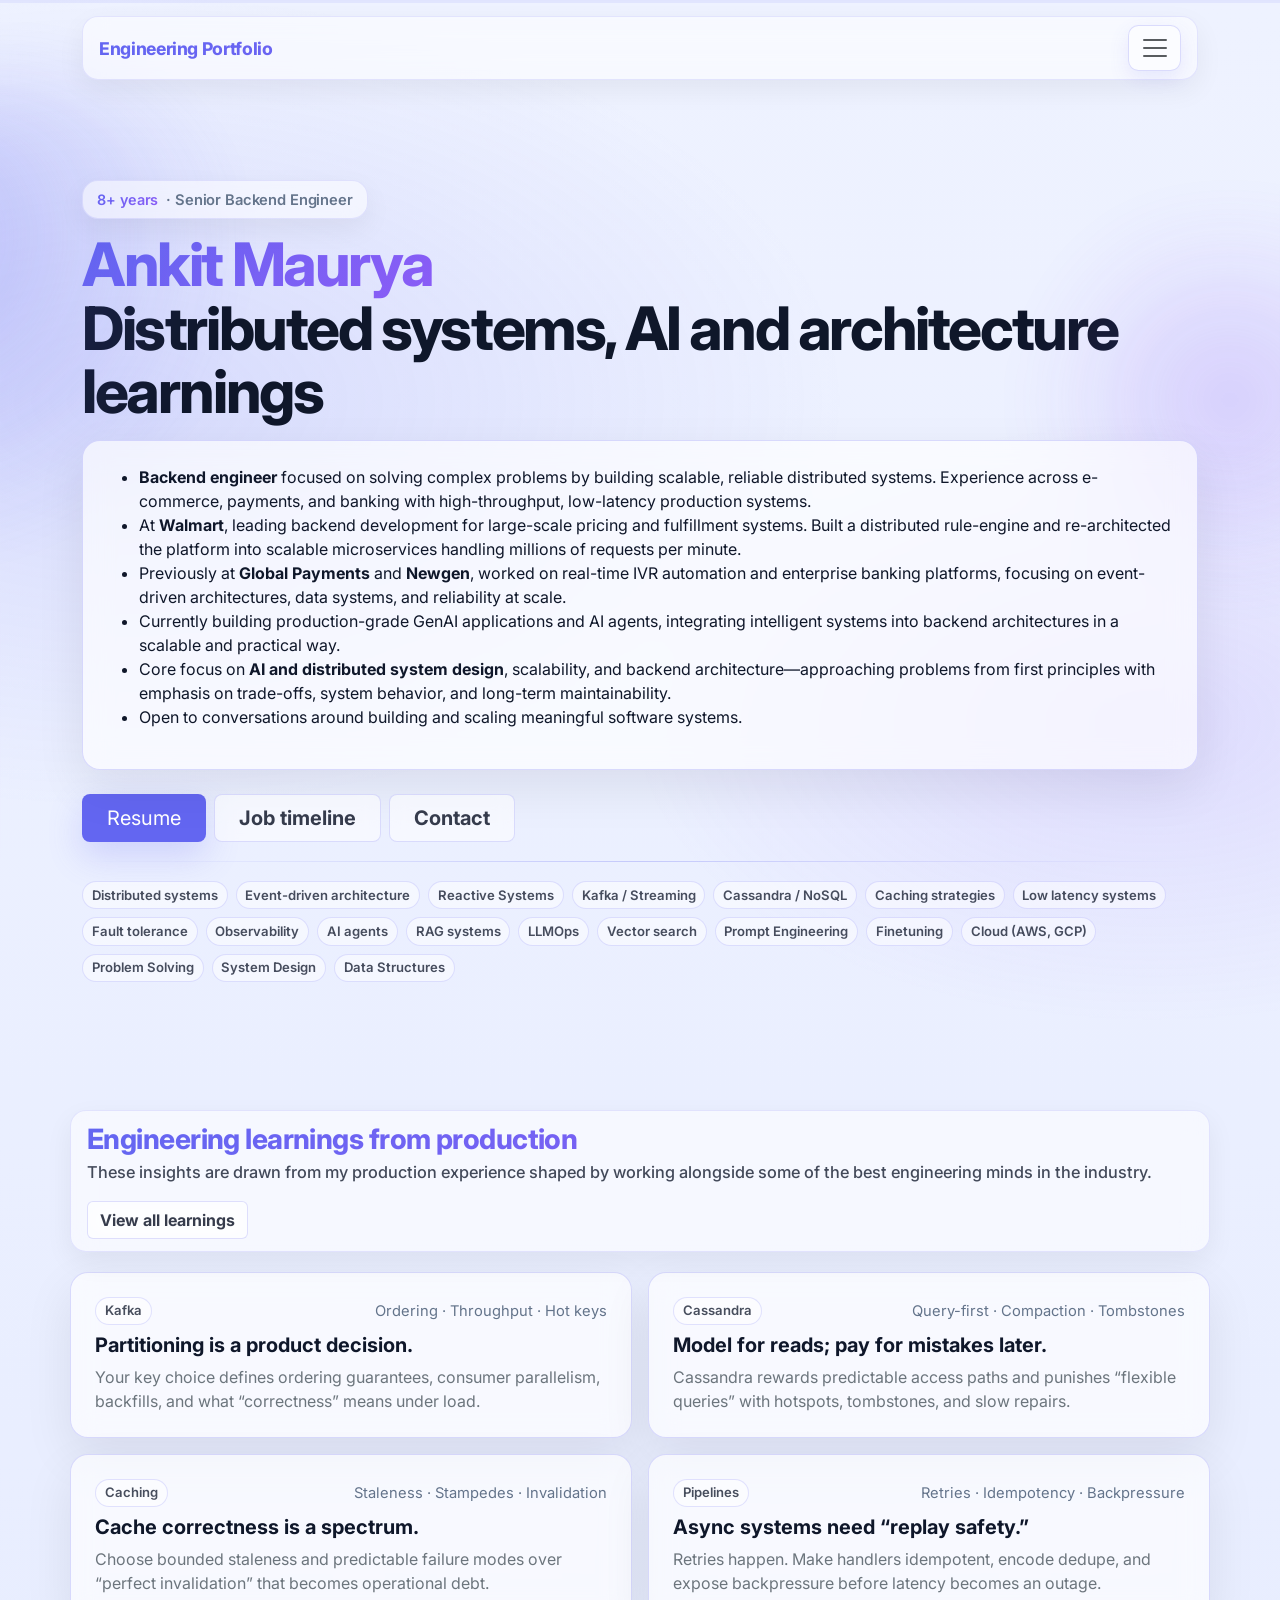
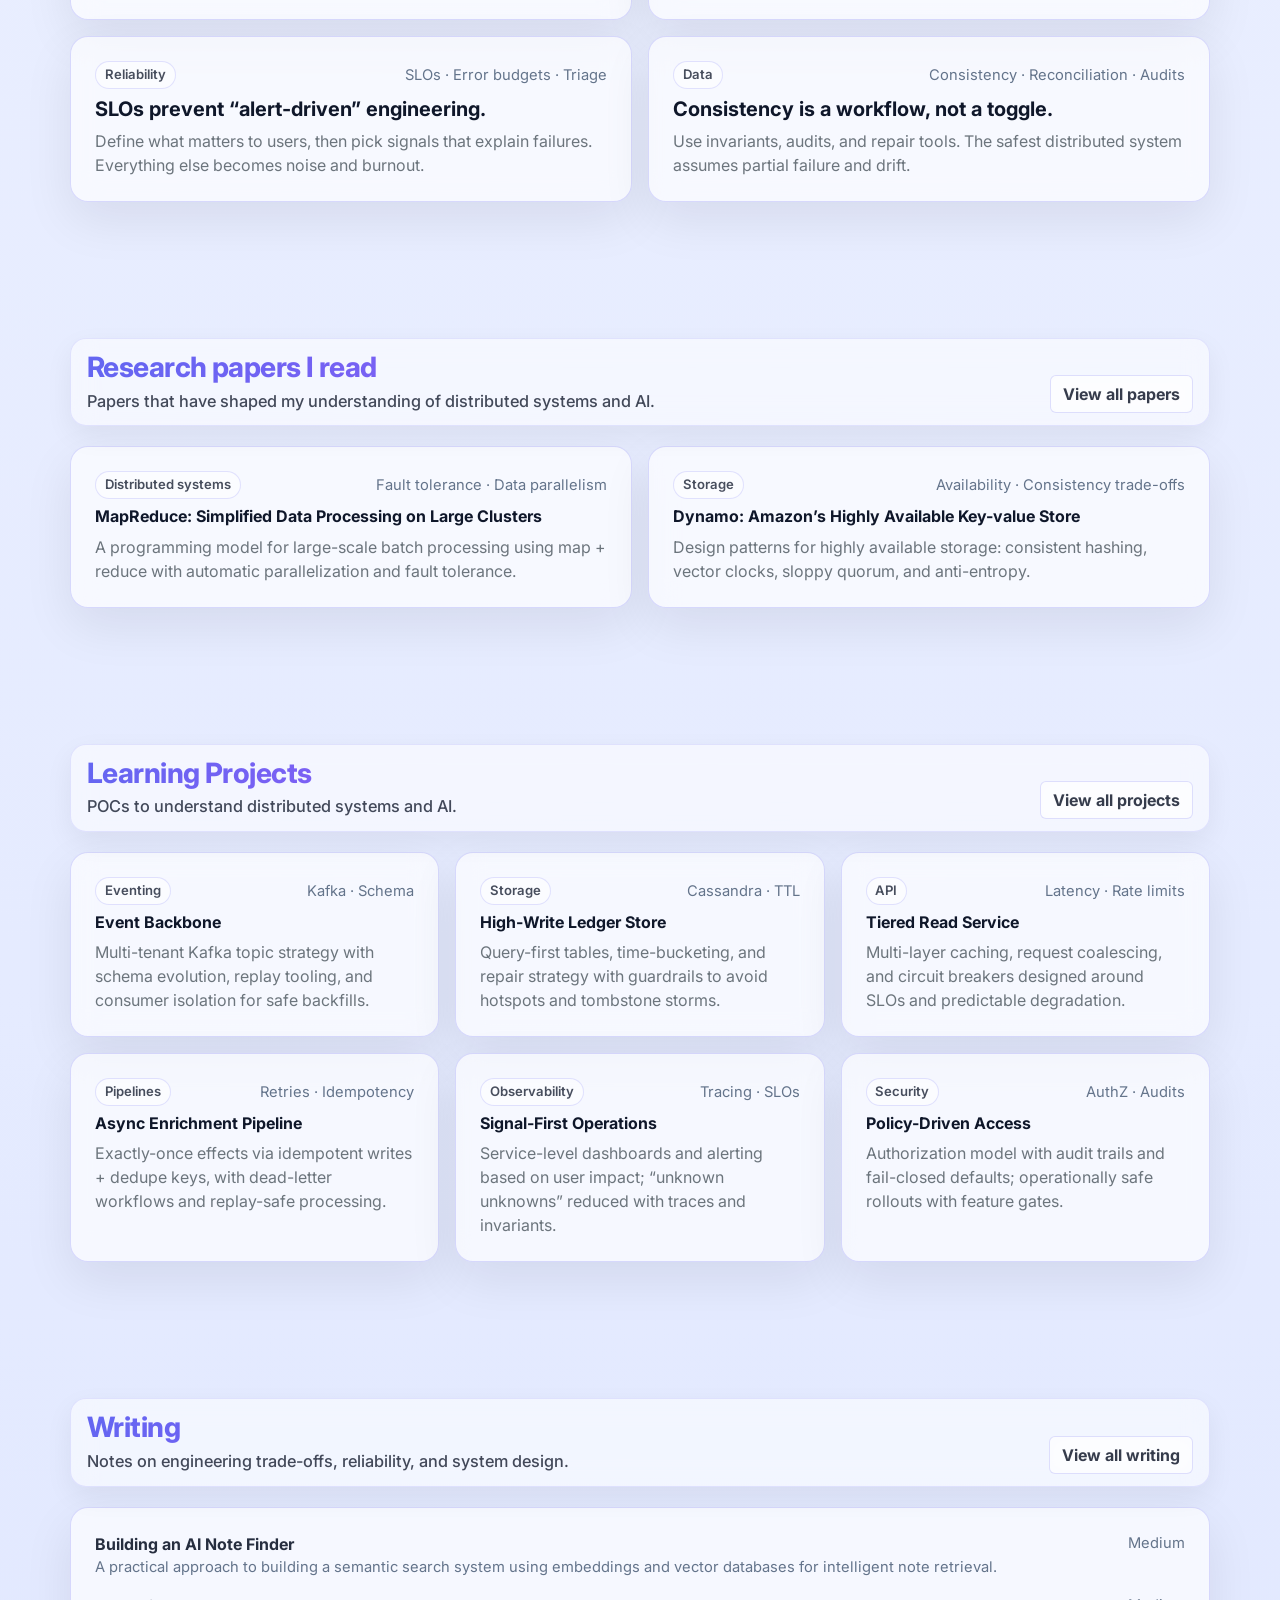
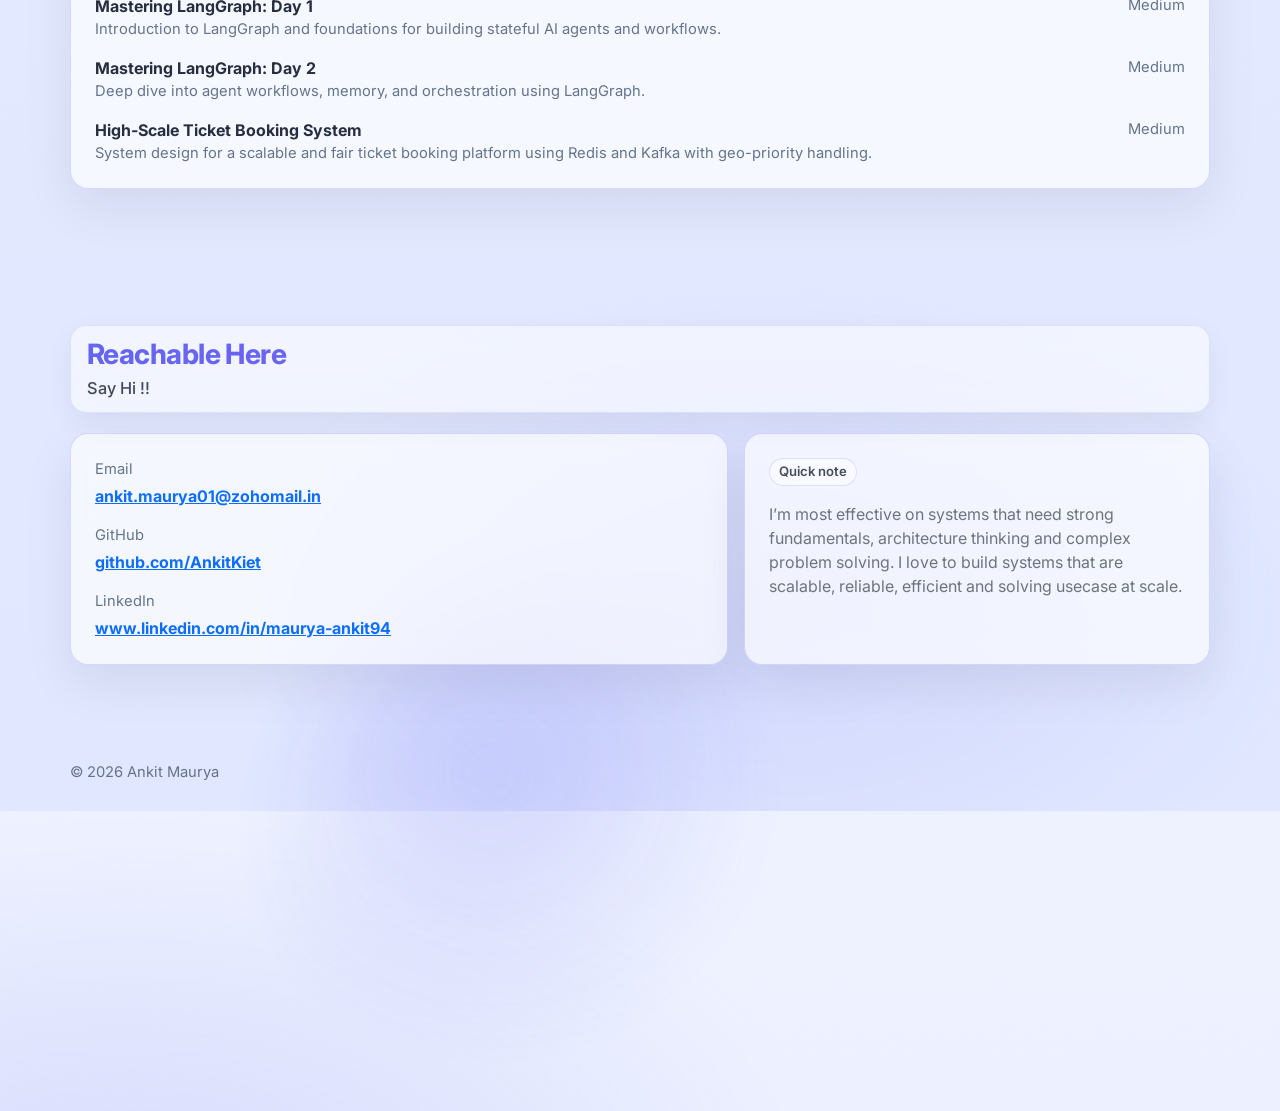
==== commit bd912263: "corrected-resume" ====
--- a/index.html
+++ b/index.html
@@ -93,9 +93,9 @@
               </div>
 
               <div class="d-flex flex-wrap gap-2 mt-4">
-                <a class="btn btn-primary btn-lg px-4" href="resume.pdf" target="_blank" rel="noopener">
+                <button class="btn btn-primary btn-lg px-4" type="button" data-bs-toggle="modal" data-bs-target="#modalResume" aria-haspopup="dialog" aria-controls="modalResume">
                   Resume
-                </a>
+                </button>
                 <button class="btn btn-ghost btn-lg px-4" type="button" data-bs-toggle="modal" data-bs-target="#modalTimeline">
                   Job timeline
                 </button>
@@ -131,16 +131,18 @@
 
         <!-- LEARNINGS (MOST IMPORTANT) -->
         <section id="learnings" class="container section">
-          <div class="d-flex flex-wrap align-items-end justify-content-between gap-3 mb-4">
-            <div>
-              <h2 class="section-title">Engineering learnings from production</h2>
-              <p class="section-subtitle">
-                These insights are drawn from my production experience shaped by working alongside some of the best engineering minds in the industry.
-              </p>
-            </div>
-            <a class="btn btn-ghost" href="learnings.html" aria-label="View all learnings (future page)">
-              View all learnings
-            </a>
+          <div class="section-head-sticky">
+            <div class="d-flex flex-wrap align-items-end justify-content-between gap-3">
+              <div>
+                <h2 class="section-title">Engineering learnings from production</h2>
+                <p class="section-subtitle">
+                  These insights are drawn from my production experience shaped by working alongside some of the best engineering minds in the industry.
+                </p>
+              </div>
+              <a class="btn btn-ghost" href="learnings.html" aria-label="View all learnings (future page)">
+                View all learnings
+              </a>
+            </div>
           </div>
 
           <div class="row g-3">
@@ -274,16 +276,18 @@
 
         <!-- RESEARCH PAPERS -->
         <section id="papers" class="container section">
-          <div class="d-flex flex-wrap align-items-end justify-content-between gap-3 mb-3">
-            <div>
-              <h2 class="section-title">Research papers I read</h2>
-              <p class="section-subtitle">
-                Papers that have shaped my understanding of distributed systems and AI.
-              </p>
-            </div>
-            <a class="btn btn-ghost" href="papers.html" aria-label="View all research papers">
-              View all papers
-            </a>
+          <div class="section-head-sticky">
+            <div class="d-flex flex-wrap align-items-end justify-content-between gap-3">
+              <div>
+                <h2 class="section-title">Research papers I read</h2>
+                <p class="section-subtitle">
+                  Papers that have shaped my understanding of distributed systems and AI.
+                </p>
+              </div>
+              <a class="btn btn-ghost" href="papers.html" aria-label="View all research papers">
+                View all papers
+              </a>
+            </div>
           </div>
 
           <div id="papersGrid" class="row g-3"></div>
@@ -291,16 +295,18 @@
 
         <!-- PROJECTS / SYSTEMS -->
         <section id="projects" class="container section">
-          <div class="d-flex flex-wrap align-items-end justify-content-between gap-3 mb-3">
-            <div>
-              <h2 class="section-title">Projects &amp; systems</h2>
-              <p class="section-subtitle">
-                Learning Projects to understand distributed systems and AI.
-              </p>
-            </div>
-            <a class="btn btn-ghost" href="projects.html" aria-label="View all projects and systems">
-              View all projects
-            </a>
+          <div class="section-head-sticky">
+            <div class="d-flex flex-wrap align-items-end justify-content-between gap-3">
+              <div>
+                <h2 class="section-title">Learning Projects</h2>
+                <p class="section-subtitle">
+                  POCs to understand distributed systems and AI.
+                </p>
+              </div>
+              <a class="btn btn-ghost" href="projects.html" aria-label="View all projects and systems">
+                View all projects
+              </a>
+            </div>
           </div>
 
           <div id="projectsGrid" class="row g-3"></div>
@@ -308,14 +314,16 @@
 
         <!-- WRITING -->
         <section id="writing" class="container section">
-          <div class="d-flex flex-wrap align-items-end justify-content-between gap-3 mb-3">
-            <div>
-              <h2 class="section-title">Writing</h2>
-              <p class="section-subtitle">Notes on engineering trade-offs, reliability, and system design.</p>
-            </div>
-            <a class="btn btn-ghost" href="writing.html" aria-label="View all writing">
-              View all writing
-            </a>
+          <div class="section-head-sticky">
+            <div class="d-flex flex-wrap align-items-end justify-content-between gap-3">
+              <div>
+                <h2 class="section-title">Writing</h2>
+                <p class="section-subtitle">Notes on engineering trade-offs, reliability, and system design.</p>
+              </div>
+              <a class="btn btn-ghost" href="writing.html" aria-label="View all writing">
+                View all writing
+              </a>
+            </div>
           </div>
 
           <div class="glass-card p-4">
@@ -325,7 +333,7 @@
 
         <!-- CONTACT -->
         <section id="contact" class="container section">
-          <div class="mb-3">
+          <div class="section-head-sticky">
             <h2 class="section-title">Reachable Here</h2>
             <p class="section-subtitle">Say Hi !!</p>
           </div>
@@ -360,7 +368,7 @@
           </div>
         </section>
 
-      </main>
+      </main> 
 
       <div id="siteFooter"></div>
 
@@ -433,6 +441,38 @@
         </div>
       </div>
 
+      <div class="modal fade" id="modalResume" tabindex="-1" aria-labelledby="modalResumeTitle" aria-hidden="true">
+        <div class="modal-dialog modal-xl modal-dialog-centered">
+          <div class="modal-content">
+            <div class="modal-header border-0">
+              <div>
+                <div class="chip mb-2">Profile</div>
+                <h3 class="h5 fw-bold mb-0" id="modalResumeTitle">Resume</h3>
+              </div>
+              <button type="button" class="btn-close" data-bs-dismiss="modal" aria-label="Close"></button>
+            </div>
+            <div class="modal-body pt-0">
+              <p class="text-secondary mb-3">PDF preview (uses your browser’s built-in viewer).</p>
+              <div class="glass-card resume-pdf-shell p-0 overflow-hidden">
+                <iframe
+                  id="resumePdfFrame"
+                  class="resume-pdf-frame"
+                  title="Ankit Maurya — resume PDF"
+                ></iframe>
+              </div>
+              <p class="text-secondary small mt-3 mb-0">
+                If the preview does not appear,
+                <a class="fw-semibold" href="assets/Ankit-Maurya.pdf" target="_blank" rel="noopener noreferrer">open the PDF in a new tab</a>.
+              </p>
+            </div>
+            <div class="modal-footer border-0">
+              <a class="btn btn-primary" href="assets/Ankit-Maurya.pdf" target="_blank" rel="noopener noreferrer">Open in new tab</a>
+              <button type="button" class="btn btn-ghost" data-bs-dismiss="modal">Close</button>
+            </div>
+          </div>
+        </div>
+      </div>
+
       <div class="modal fade" id="modalKafkaPartitioning" tabindex="-1" aria-hidden="true">
         <div class="modal-dialog modal-lg modal-dialog-centered">
           <div class="modal-content">
@@ -668,6 +708,7 @@
     <script src="assets/projects.js"></script>
     <script src="assets/writing.js"></script>
     <script src="assets/layout.js" defer></script>
+    <script src="assets/scroll-ui.js" defer></script>
     <script src="assets/app.js"></script>
   </body>
 </html>
--- a/assets/styles.css
+++ b/assets/styles.css
@@ -15,10 +15,21 @@
   --shadow-soft: 0 10px 28px rgba(2, 6, 23, 0.06);
   --shadow-float: 0 26px 80px rgba(2, 6, 23, 0.14);
   --radius: 18px;
+
+  /* Rounded glass bars: top nav, section headings, hero kicker (not full pill) */
+  --bar-glass-bg: rgba(255, 255, 255, 0.55);
+  --bar-glass-border: 1px solid rgba(99, 102, 241, 0.14);
+  --bar-glass-blur: 12px;
+  --bar-glass-radius: 16px;
+  --bar-glass-shadow: var(--shadow-soft);
+
+  --sticky-section-top: 0.75rem;
+  --scroll-progress-height: 3px;
 }
 
 html {
   scroll-behavior: smooth;
+  scroll-padding-top: calc(var(--sticky-section-top) + env(safe-area-inset-top, 0px));
 }
 
 body {
@@ -44,6 +55,28 @@
   flex: 1 0 auto;
 }
 
+/* Fixed scroll progress (above content; below Bootstrap modals at 1055) */
+.scroll-progress-fixed {
+  position: fixed;
+  top: env(safe-area-inset-top, 0px);
+  left: 0;
+  right: 0;
+  height: var(--scroll-progress-height);
+  z-index: 1040;
+  background: rgba(99, 102, 241, 0.09);
+  pointer-events: none;
+}
+
+.scroll-progress-fill {
+  height: 100%;
+  width: 0%;
+  background: linear-gradient(90deg, #6366f1 0%, #7c3aed 45%, #8b5cf6 72%, #a855f7 100%);
+  border-radius: 0 2px 2px 0;
+  box-shadow: 0 0 12px rgba(99, 102, 241, 0.32);
+  will-change: width;
+}
+
+/* Site header: navbar in normal document flow (#siteHeader) */
 .blob {
   position: absolute;
   filter: blur(36px);
@@ -77,16 +110,133 @@
 }
 
 .nav-glass {
-  background: rgba(255, 255, 255, 0.55);
-  border: 1px solid rgba(99, 102, 241, 0.14);
-  backdrop-filter: blur(12px);
-  -webkit-backdrop-filter: blur(12px);
-  border-radius: 999px;
-  box-shadow: var(--shadow-soft);
+  background: var(--bar-glass-bg);
+  border: var(--bar-glass-border);
+  backdrop-filter: blur(var(--bar-glass-blur));
+  -webkit-backdrop-filter: blur(var(--bar-glass-blur));
+  border-radius: var(--bar-glass-radius);
+  box-shadow: var(--bar-glass-shadow);
+}
+
+/* Section / page heading bars — same glass + corner radius as top nav */
+.section-head-sticky {
+  position: sticky;
+  top: calc(var(--sticky-section-top) + env(safe-area-inset-top, 0px));
+  z-index: 3;
+  padding: 0.75rem 1rem;
+  margin-bottom: 1.25rem;
+  background: var(--bar-glass-bg);
+  border: var(--bar-glass-border);
+  backdrop-filter: blur(var(--bar-glass-blur));
+  -webkit-backdrop-filter: blur(var(--bar-glass-blur));
+  border-radius: var(--bar-glass-radius);
+  box-shadow: var(--bar-glass-shadow);
+}
+
+.section-head-sticky .section-title {
+  font-weight: 750;
+  letter-spacing: -0.02em;
+  line-height: 1.15;
+  background: linear-gradient(135deg, rgba(99, 102, 241, 1), rgba(139, 92, 246, 1));
+  -webkit-background-clip: text;
+  background-clip: text;
+  color: transparent;
+}
+
+.section-head-sticky .section-subtitle {
+  color: rgba(15, 23, 42, 0.78);
+  font-weight: 500;
+  font-size: clamp(0.88rem, 1.1vw + 0.82rem, 1.02rem);
+  line-height: 1.5;
+  margin-top: 0.35rem;
+}
+
+.nav-glass .container-fluid {
+  row-gap: 0;
+}
+
+.site-nav-brand-wrap {
+  flex: 1 1 auto;
+  min-width: 0;
+}
+
+.site-nav-brand {
+  display: block;
+  font-weight: 750;
+  letter-spacing: -0.02em;
+  font-size: clamp(0.95rem, 2.5vw, 1.1rem);
+  line-height: 1.2;
+  padding-top: 0.35rem;
+  padding-bottom: 0.35rem;
+  white-space: nowrap;
+  overflow: hidden;
+  text-overflow: ellipsis;
+}
+
+/* Bootstrap .navbar-brand color would hide the gradient title */
+.navbar.nav-glass .navbar-brand.site-nav-brand.grad-text {
+  background: linear-gradient(135deg, rgba(99, 102, 241, 1), rgba(139, 92, 246, 1));
+  -webkit-background-clip: text;
+  background-clip: text;
+  color: transparent !important;
+}
+
+.nav-glass:has(.nav-collapse-panel.show) {
+  border-radius: var(--bar-glass-radius);
+}
+
+.nav-toggler-glass {
+  padding: 0.45rem 0.65rem;
+  border-radius: calc(var(--bar-glass-radius) * 0.65);
+  border: 1px solid rgba(99, 102, 241, 0.22) !important;
+  background: rgba(255, 255, 255, 0.45) !important;
+  box-shadow: 0 8px 20px rgba(99, 102, 241, 0.12);
+  transition: background-color 0.2s ease, box-shadow 0.2s ease, transform 0.2s ease;
+}
+
+.nav-toggler-glass:hover {
+  background: rgba(255, 255, 255, 0.65) !important;
+  box-shadow: 0 12px 26px rgba(99, 102, 241, 0.16);
+}
+
+.nav-toggler-glass:focus-visible {
+  outline: none;
+  box-shadow: 0 0 0 3px rgba(99, 102, 241, 0.25), 0 12px 26px rgba(99, 102, 241, 0.14);
+}
+
+.nav-collapse-panel {
+  flex-basis: 100%;
+  flex-grow: 1;
+}
+
+.nav-collapse-panel .site-nav-menu {
+  flex-direction: column;
+  align-items: stretch;
+  width: 100%;
+}
+
+@media (min-width: 768px) {
+  .nav-collapse-panel .site-nav-menu {
+    flex-direction: row;
+    flex-wrap: wrap;
+    justify-content: flex-end;
+    align-items: center;
+    width: auto;
+  }
+}
+
+.nav-collapse-panel:not(.show) {
+  border-top: 1px solid transparent;
+}
+
+.nav-collapse-panel.show {
+  margin-top: 0.65rem;
+  padding-top: 0.35rem;
+  border-top: 1px solid rgba(99, 102, 241, 0.14);
 }
 
 .nav-pill .nav-link {
-  border-radius: 999px;
+  border-radius: var(--bar-glass-radius);
   color: rgba(15, 23, 42, 0.82);
   font-weight: 600;
   padding: 0.55rem 0.9rem;
@@ -127,16 +277,17 @@
   display: inline-flex;
   align-items: center;
   gap: 0.5rem;
-  padding: 0.4rem 0.75rem;
-  border-radius: 999px;
-  background: rgba(255, 255, 255, 0.55);
-  border: 1px solid rgba(99, 102, 241, 0.16);
-  backdrop-filter: blur(10px);
-  -webkit-backdrop-filter: blur(10px);
-  box-shadow: var(--shadow-soft);
+  padding: 0.45rem 0.9rem;
+  border-radius: var(--bar-glass-radius);
+  background: var(--bar-glass-bg);
+  border: var(--bar-glass-border);
+  backdrop-filter: blur(var(--bar-glass-blur));
+  -webkit-backdrop-filter: blur(var(--bar-glass-blur));
+  box-shadow: var(--bar-glass-shadow);
   color: rgba(15, 23, 42, 0.82);
   font-weight: 600;
-  font-size: 0.9rem;
+  font-size: clamp(0.86rem, 0.5vw + 0.82rem, 0.9rem);
+  letter-spacing: -0.01em;
 }
 
 .grad-text {
@@ -257,10 +408,14 @@
 }
 
 .hover-lift {
-  transition: transform 0.24s ease, box-shadow 0.24s ease, border-color 0.24s ease, background-color 0.24s ease;
+  transition:
+    transform 0.28s cubic-bezier(0.22, 1, 0.36, 1),
+    box-shadow 0.28s ease,
+    border-color 0.28s ease,
+    background-color 0.28s ease;
 }
 .hover-lift:hover {
-  transform: translateY(-4px);
+  transform: translateY(-5px) scale(1.008);
   box-shadow: var(--shadow-float);
   border-color: var(--stroke-strong);
 }
@@ -323,6 +478,24 @@
   box-shadow: 0 34px 120px rgba(2, 6, 23, 0.22);
 }
 
+.resume-pdf-shell {
+  min-height: 50vh;
+}
+
+.resume-pdf-frame {
+  display: block;
+  width: 100%;
+  height: min(72vh, 880px);
+  border: 0;
+  background: rgba(255, 255, 255, 0.5);
+}
+
+@media (max-width: 575.98px) {
+  .resume-pdf-frame {
+    height: min(65vh, 720px);
+  }
+}
+
 .footer {
   padding: 1.75rem 0 1.75rem;
   color: var(--muted2);
@@ -338,13 +511,12 @@
     padding-right: calc(var(--page-gutter) + env(safe-area-inset-right));
   }
 
-  header.container {
+  #siteHeader .site-header-bar-inner {
     padding-top: calc(0.75rem + env(safe-area-inset-top)) !important;
   }
 
   .navbar.nav-glass {
     padding: 0.5rem 0.75rem !important;
-    border-radius: 24px;
   }
 
   .nav-pill {
@@ -401,4 +573,27 @@
   .hero {
     padding-top: 5.5rem;
   }
-}
+
+  .section-head-sticky {
+    padding: 0.65rem 0.85rem;
+    margin-bottom: 1rem;
+  }
+
+  .section-head-sticky .section-subtitle {
+    font-size: 0.92rem;
+  }
+}
+
+@media (prefers-reduced-motion: reduce) {
+  html {
+    scroll-behavior: auto;
+  }
+
+  .hover-lift {
+    transition: border-color 0.2s ease, box-shadow 0.2s ease, background-color 0.2s ease;
+  }
+
+  .hover-lift:hover {
+    transform: none;
+  }
+}
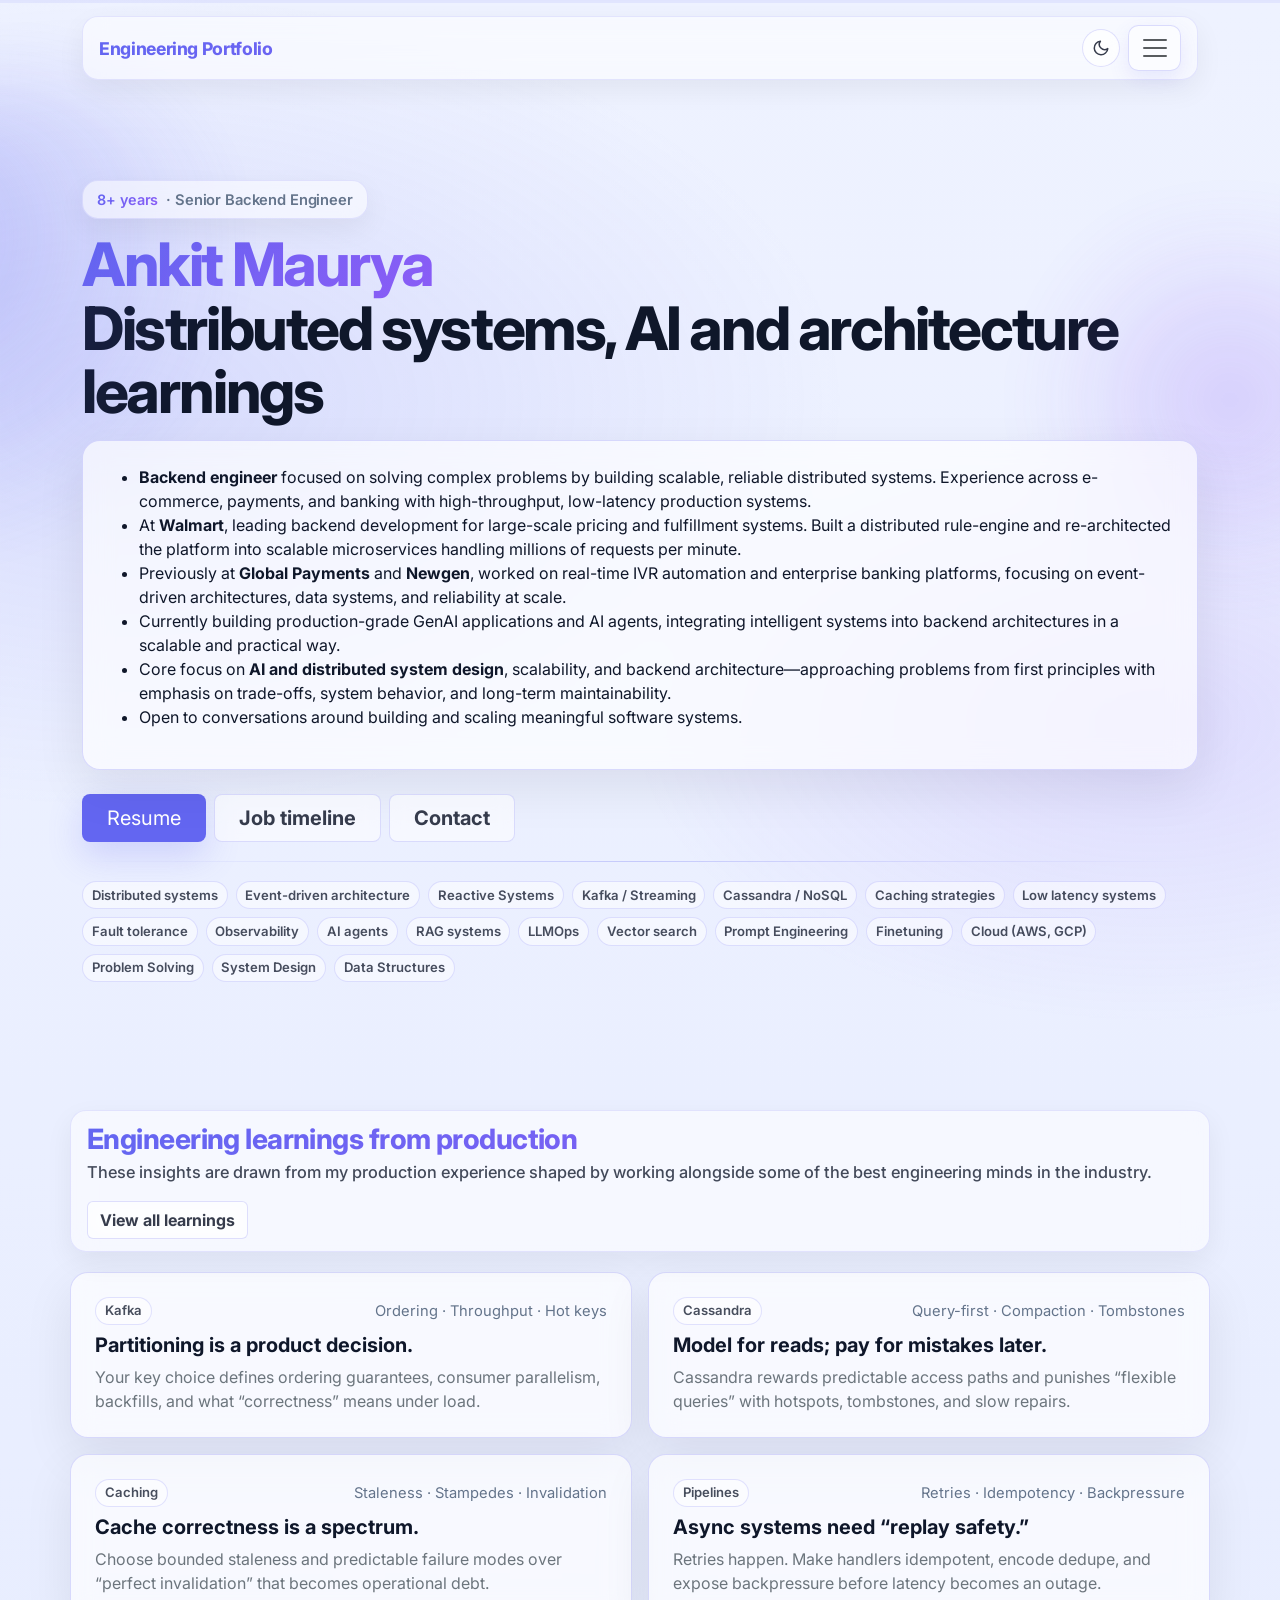
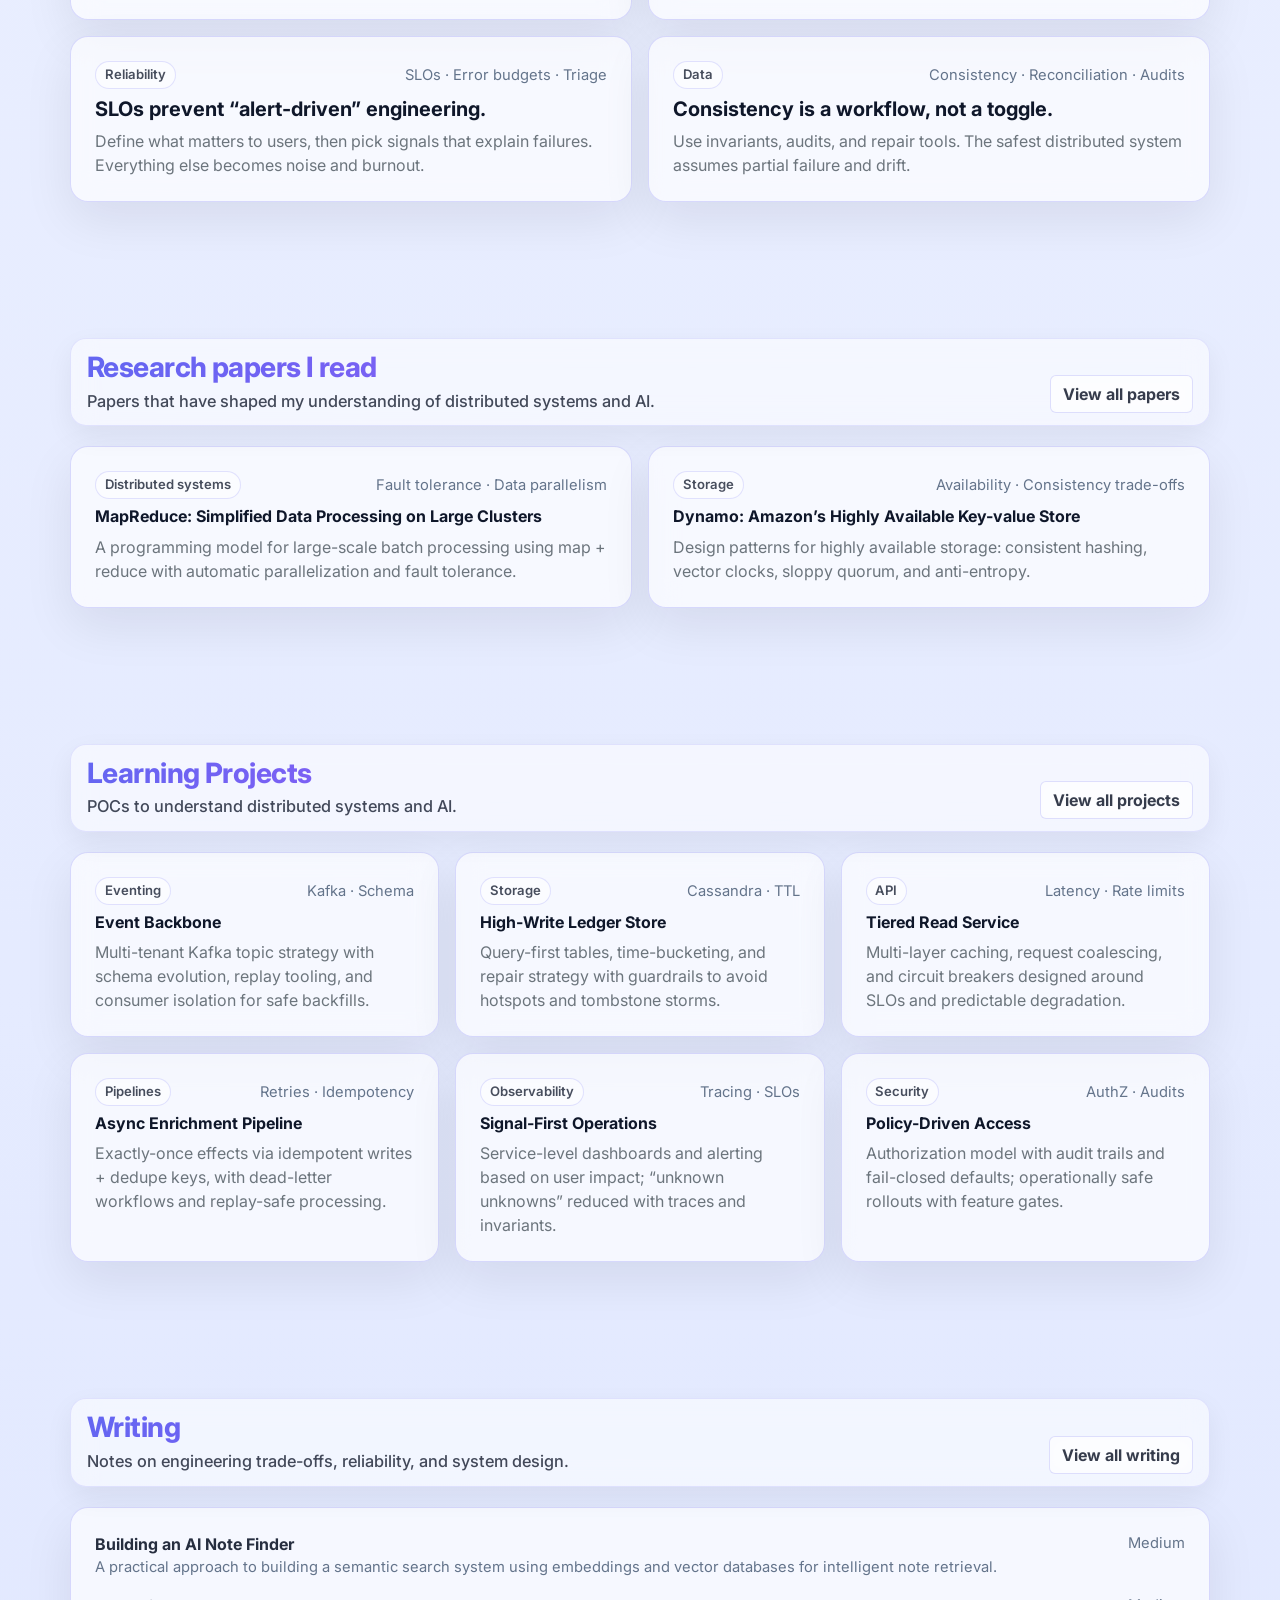
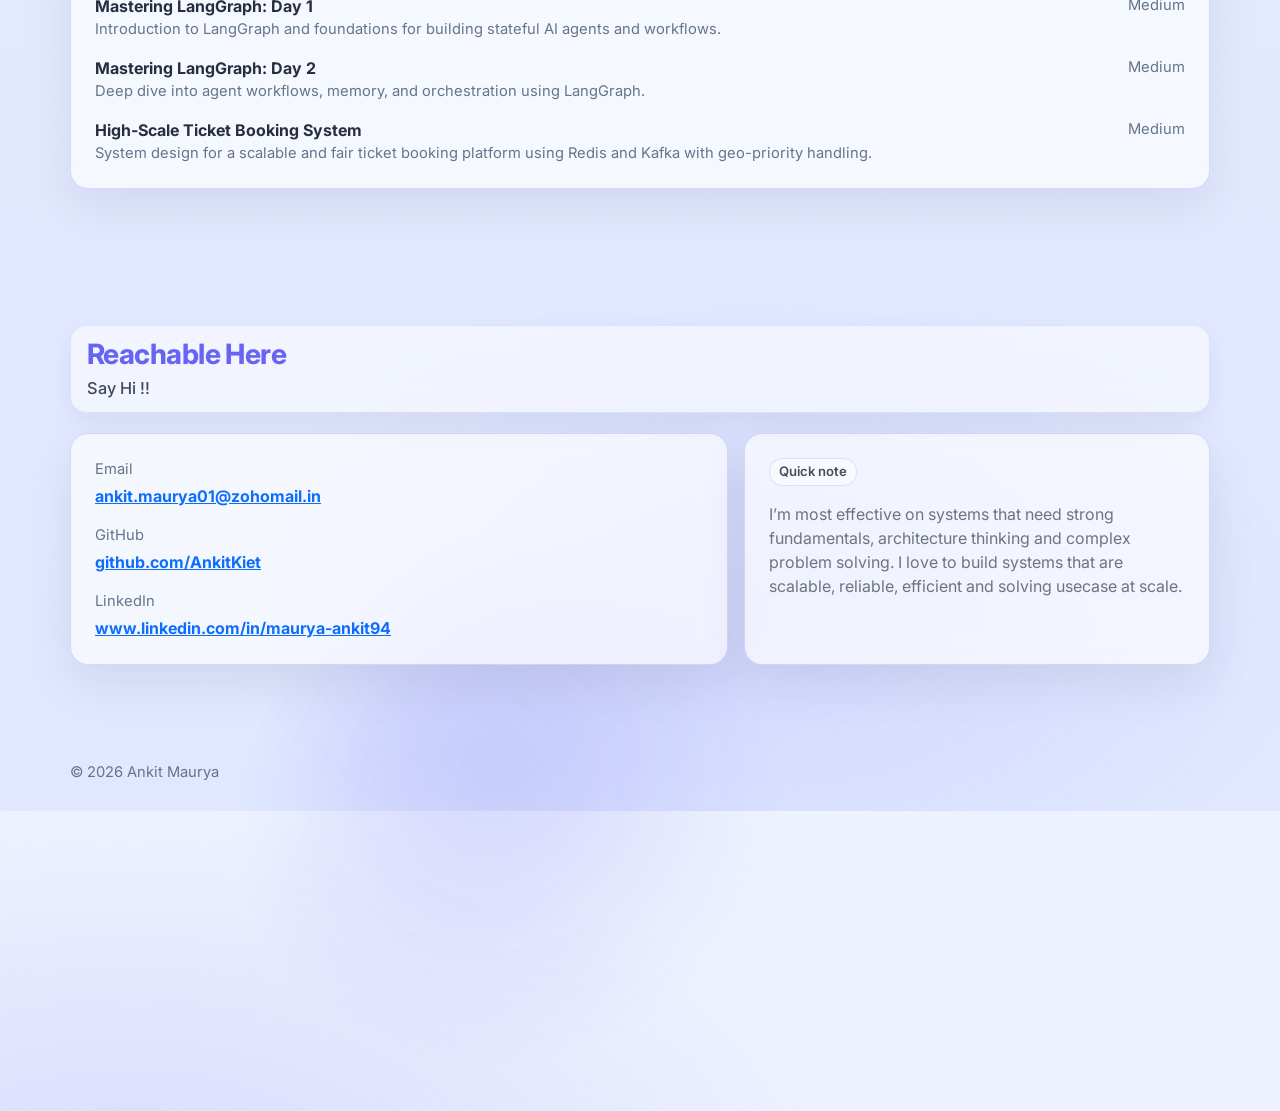
==== commit 576aa1c1: "adding dev mode" ====
--- a/index.html
+++ b/index.html
@@ -45,7 +45,11 @@
                 <span class="meta">· Senior Backend Engineer</span>
               </span>
               <h1 class="headline">
-                <span class="grad-text">Ankit Maurya</span><br />
+                <span class="grad-text">Ankit Maurya</span>
+                <span class="dev-status-badge">
+                  <span class="status-dot"></span> System online. <a href="mailto:ankit.maurya01@zohomail.in" style="color: inherit; text-decoration: underline;">Hire Me.</a>
+                </span>
+                <br />
                 Distributed systems, AI and architecture learnings
               </h1>
               <div class="bio glass-card p-4 mt-3">
@@ -712,4 +716,3 @@
     <script src="assets/app.js"></script>
   </body>
 </html>
-
--- a/assets/styles.css
+++ b/assets/styles.css
@@ -597,3 +597,235 @@
     transform: none;
   }
 }
+
+/* Theme Toggle Button */
+.theme-toggle-btn {
+  width: 38px;
+  height: 38px;
+  border-radius: 50% !important;
+  padding: 0 !important;
+  display: inline-flex;
+  align-items: center;
+  justify-content: center;
+}
+
+.theme-toggle-btn .icon-sun {
+  display: none;
+}
+
+/* =========================================
+   Developer Mode (Terminal Theme) Overrides
+   ========================================= */
+html[data-theme="terminal"] {
+  --bg0: #0B0B0B;
+  --bg1: #000000;
+  --ink: #FFFFFF;
+  --muted: #8E8E93;
+  --muted2: #8E8E93;
+  --brand: #E97171;
+  --brand2: #FFA3A3;
+
+  --card: #000000;
+  --stroke: #1C1C1E;
+  --stroke-strong: #1C1C1E;
+  --shadow: 0 4px 15px rgba(0, 0, 0, 0.4);
+  --shadow-soft: none;
+  --shadow-float: 0 8px 25px rgba(0, 0, 0, 0.6);
+  --radius: 0px;
+
+  --bar-glass-bg: #0B0B0B;
+  --bar-glass-border: 1px solid #1C1C1E;
+  --bar-glass-blur: 0px;
+  --bar-glass-radius: 0px;
+  --bar-glass-shadow: none;
+}
+
+html[data-theme="terminal"] body {
+  font-family: "Fira Code", "JetBrains Mono", "Courier New", Courier, monospace !important;
+  background: var(--bg0) !important;
+  color: var(--ink) !important;
+}
+
+html[data-theme="terminal"] .blob {
+  display: none !important;
+}
+
+html[data-theme="terminal"] .theme-toggle-btn {
+  border-radius: 50% !important; /* Keep it round in dev mode */
+}
+
+html[data-theme="terminal"] .theme-toggle-btn .icon-moon {
+  display: none;
+}
+
+html[data-theme="terminal"] .theme-toggle-btn .icon-sun {
+  display: block;
+}
+
+/* Component Overrides & De-Glassmorphism */
+html[data-theme="terminal"] .glass-card,
+html[data-theme="terminal"] .nav-glass,
+html[data-theme="terminal"] .section-head-sticky,
+html[data-theme="terminal"] .kicker,
+html[data-theme="terminal"] .modal-content,
+html[data-theme="terminal"] .nav-toggler-glass {
+  backdrop-filter: none !important;
+  -webkit-backdrop-filter: none !important;
+  background: var(--bg0) !important;
+  border: 1px solid var(--stroke) !important;
+  border-radius: 0 !important;
+  box-shadow: var(--shadow) !important;
+}
+
+html[data-theme="terminal"] .navbar-toggler-icon {
+  background-image: url("data:image/svg+xml,%3csvg xmlns='http://www.w3.org/2000/svg' viewBox='0 0 30 30'%3e%3cpath stroke='%23e0e0e0' stroke-linecap='round' stroke-miterlimit='round' stroke-width='2' d='M4 7h22M4 15h22M4 23h22'/%3e%3c/svg%3e") !important;
+}
+
+html[data-theme="terminal"] .timeline {
+  padding-left: 0;
+}
+
+html[data-theme="terminal"] .timeline::before {
+  display: none;
+}
+
+html[data-theme="terminal"] .timeline-item {
+  display: block;
+  margin-bottom: 1.5rem;
+  border-left: 2px solid var(--stroke);
+  padding-left: 1rem;
+}
+
+html[data-theme="terminal"] .timeline-dot {
+  display: none;
+}
+
+html[data-theme="terminal"] .timeline-year {
+  color: var(--brand) !important;
+  margin-bottom: 0.25rem;
+}
+
+html[data-theme="terminal"] .timeline-year::before {
+  content: "> ";
+  color: var(--ink);
+}
+
+/* Terminal Progress Bar styles mapping chronologically */
+html[data-theme="terminal"] .timeline-item:nth-child(1) .timeline-year::after { content: " [██████████] active"; color: var(--brand); font-weight: normal; margin-left: 0.5rem; }
+html[data-theme="terminal"] .timeline-item:nth-child(2) .timeline-year::after { content: " [████████░░] done"; color: var(--muted); font-weight: normal; margin-left: 0.5rem; }
+html[data-theme="terminal"] .timeline-item:nth-child(3) .timeline-year::after { content: " [██████░░░░] done"; color: var(--muted); font-weight: normal; margin-left: 0.5rem; }
+html[data-theme="terminal"] .timeline-item:nth-child(4) .timeline-year::after { content: " [████░░░░░░] done"; color: var(--muted); font-weight: normal; margin-left: 0.5rem; }
+html[data-theme="terminal"] .timeline-item:nth-child(5) .timeline-year::after { content: " [██░░░░░░░░] done"; color: var(--muted); font-weight: normal; margin-left: 0.5rem; }
+
+html[data-theme="terminal"] .timeline-content {
+  padding-left: 1.25rem;
+}
+
+html[data-theme="terminal"] .btn-primary,
+html[data-theme="terminal"] .btn-ghost {
+  border-radius: 0 !important;
+  font-family: monospace;
+  text-transform: uppercase;
+  background: var(--bg0) !important;
+  border: 1px solid var(--brand) !important;
+  color: var(--brand) !important;
+  backdrop-filter: none !important;
+  -webkit-backdrop-filter: none !important;
+}
+
+html[data-theme="terminal"] .btn-primary:hover,
+html[data-theme="terminal"] .btn-ghost:hover {
+  background: var(--brand) !important;
+  color: #000000 !important;
+  box-shadow: 0 0 15px rgba(233, 113, 113, 0.3) !important;
+}
+
+html[data-theme="terminal"] .grad-text,
+html[data-theme="terminal"] .section-head-sticky .section-title,
+html[data-theme="terminal"] .section-title {
+  background: none !important;
+  -webkit-background-clip: initial !important;
+  background-clip: initial !important;
+  color: var(--brand) !important;
+  -webkit-text-fill-color: var(--brand) !important;
+}
+
+html[data-theme="terminal"] .hover-lift:hover {
+  transform: none !important;
+  box-shadow: var(--shadow-float) !important;
+}
+
+html[data-theme="terminal"] .chip {
+  background: var(--brand2);
+  border: 1px solid var(--brand2);
+  color: #000000;
+  border-radius: 0;
+}
+
+/* Fix hardcoded dark text colors in Developer Mode */
+html[data-theme="terminal"] .list-clean a,
+html[data-theme="terminal"] a.fw-bold,
+html[data-theme="terminal"] a.fw-semibold {
+  color: var(--ink) !important;
+}
+
+html[data-theme="terminal"] .list-clean a:hover,
+html[data-theme="terminal"] a.fw-bold:hover,
+html[data-theme="terminal"] a.fw-semibold:hover {
+  color: var(--brand) !important;
+}
+
+html[data-theme="terminal"] .section-head-sticky .section-subtitle,
+html[data-theme="terminal"] .kicker,
+html[data-theme="terminal"] .timeline-year,
+html[data-theme="terminal"] .nav-pill .nav-link {
+  color: var(--muted) !important;
+}
+
+html[data-theme="terminal"] .nav-pill .nav-link:hover,
+html[data-theme="terminal"] .nav-pill .nav-link.active {
+  color: var(--ink) !important;
+}
+
+/* Terminal Status Badge */
+.dev-status-badge {
+  display: none;
+}
+
+html[data-theme="terminal"] .dev-status-badge {
+  display: inline-flex;
+  align-items: center;
+  gap: 0.4rem;
+  font-size: clamp(0.85rem, 2vw, 1.1rem);
+  font-weight: normal;
+  color: #00ff00;
+  margin-left: 0.75rem;
+  vertical-align: middle;
+  letter-spacing: normal;
+}
+
+html[data-theme="terminal"] .dev-status-badge .status-dot {
+  display: inline-block;
+  width: 10px;
+  height: 10px;
+  background-color: #00ff00;
+  border-radius: 50%;
+  box-shadow: 0 0 8px #00ff00;
+  animation: blink 2s infinite ease-in-out;
+}
+
+@keyframes blink {
+  0%, 100% { opacity: 1; }
+  50% { opacity: 0.4; }
+}
+
+/* Terminal Scroll Progress */
+html[data-theme="terminal"] .scroll-progress-fixed {
+  background: var(--bg1) !important;
+}
+
+html[data-theme="terminal"] .scroll-progress-fill {
+  background: var(--brand) !important;
+  box-shadow: 0 0 10px var(--brand) !important;
+  border-radius: 0 !important;
+}
